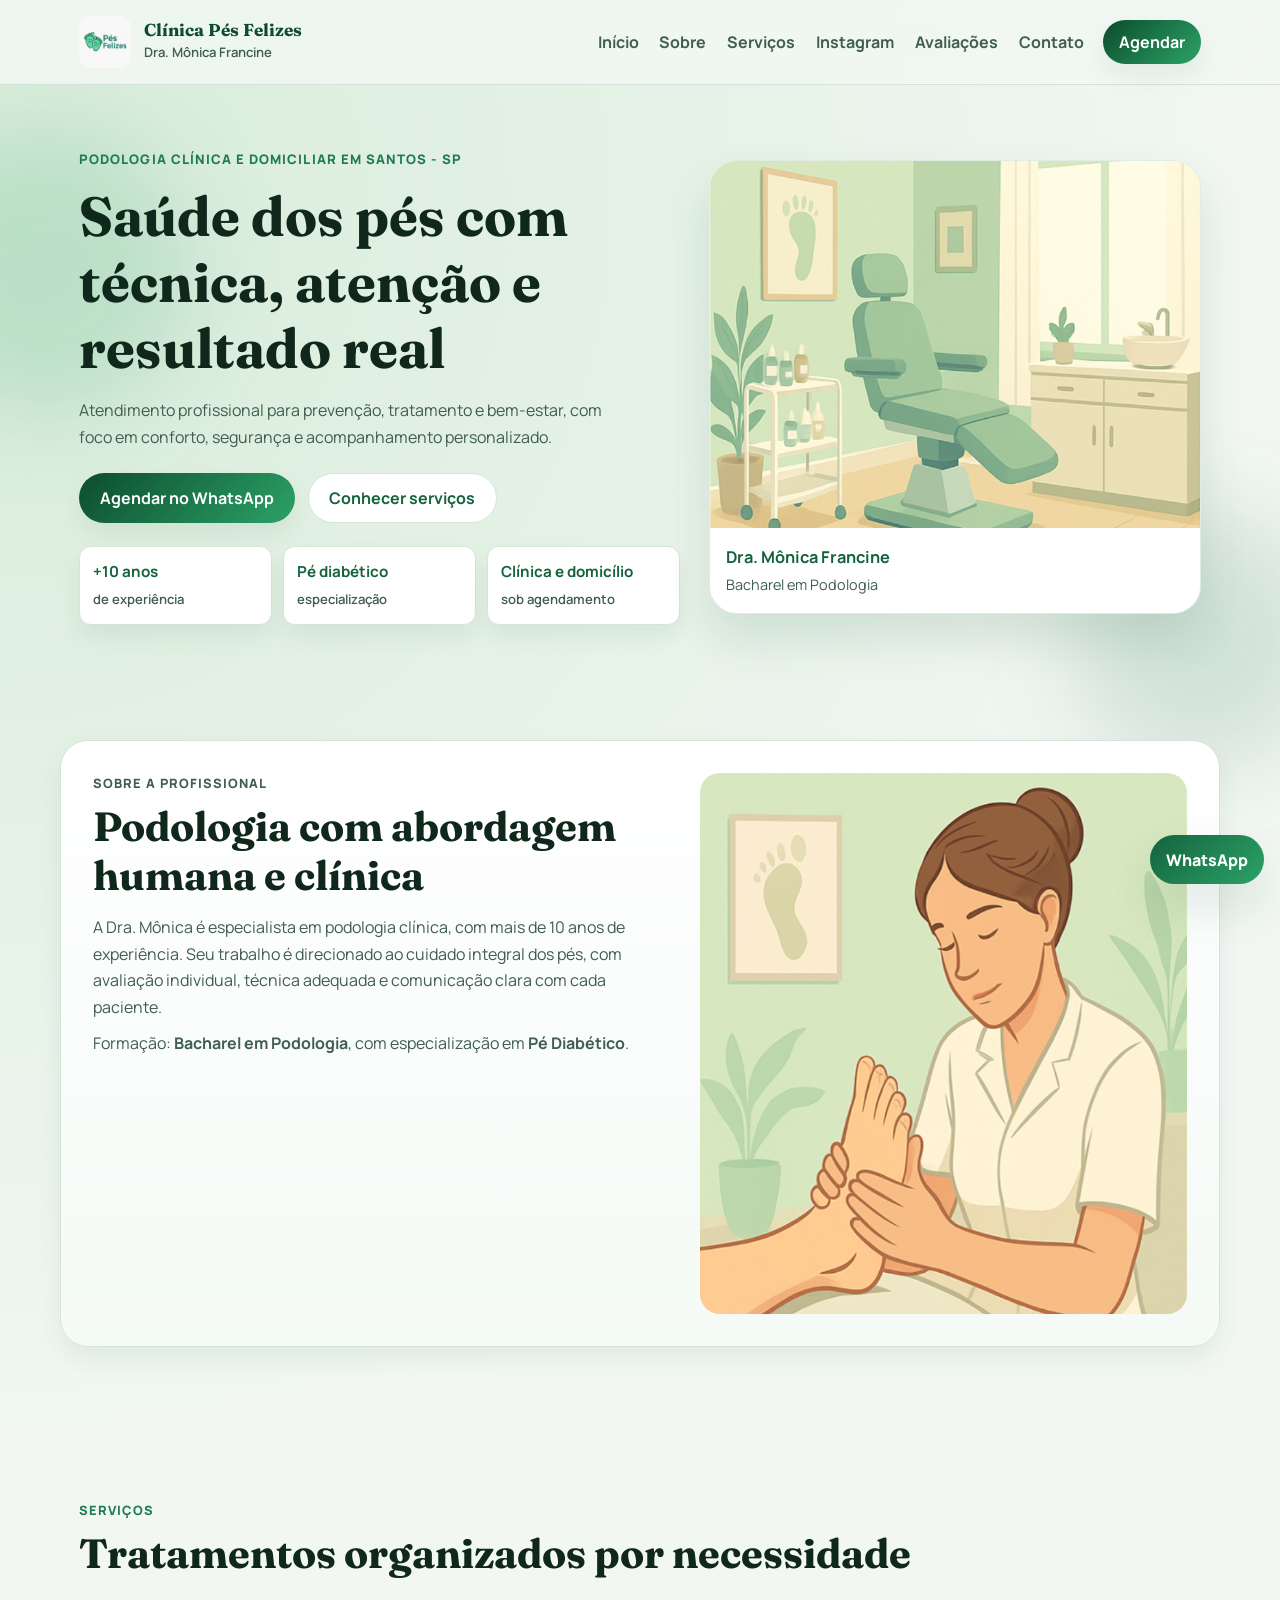
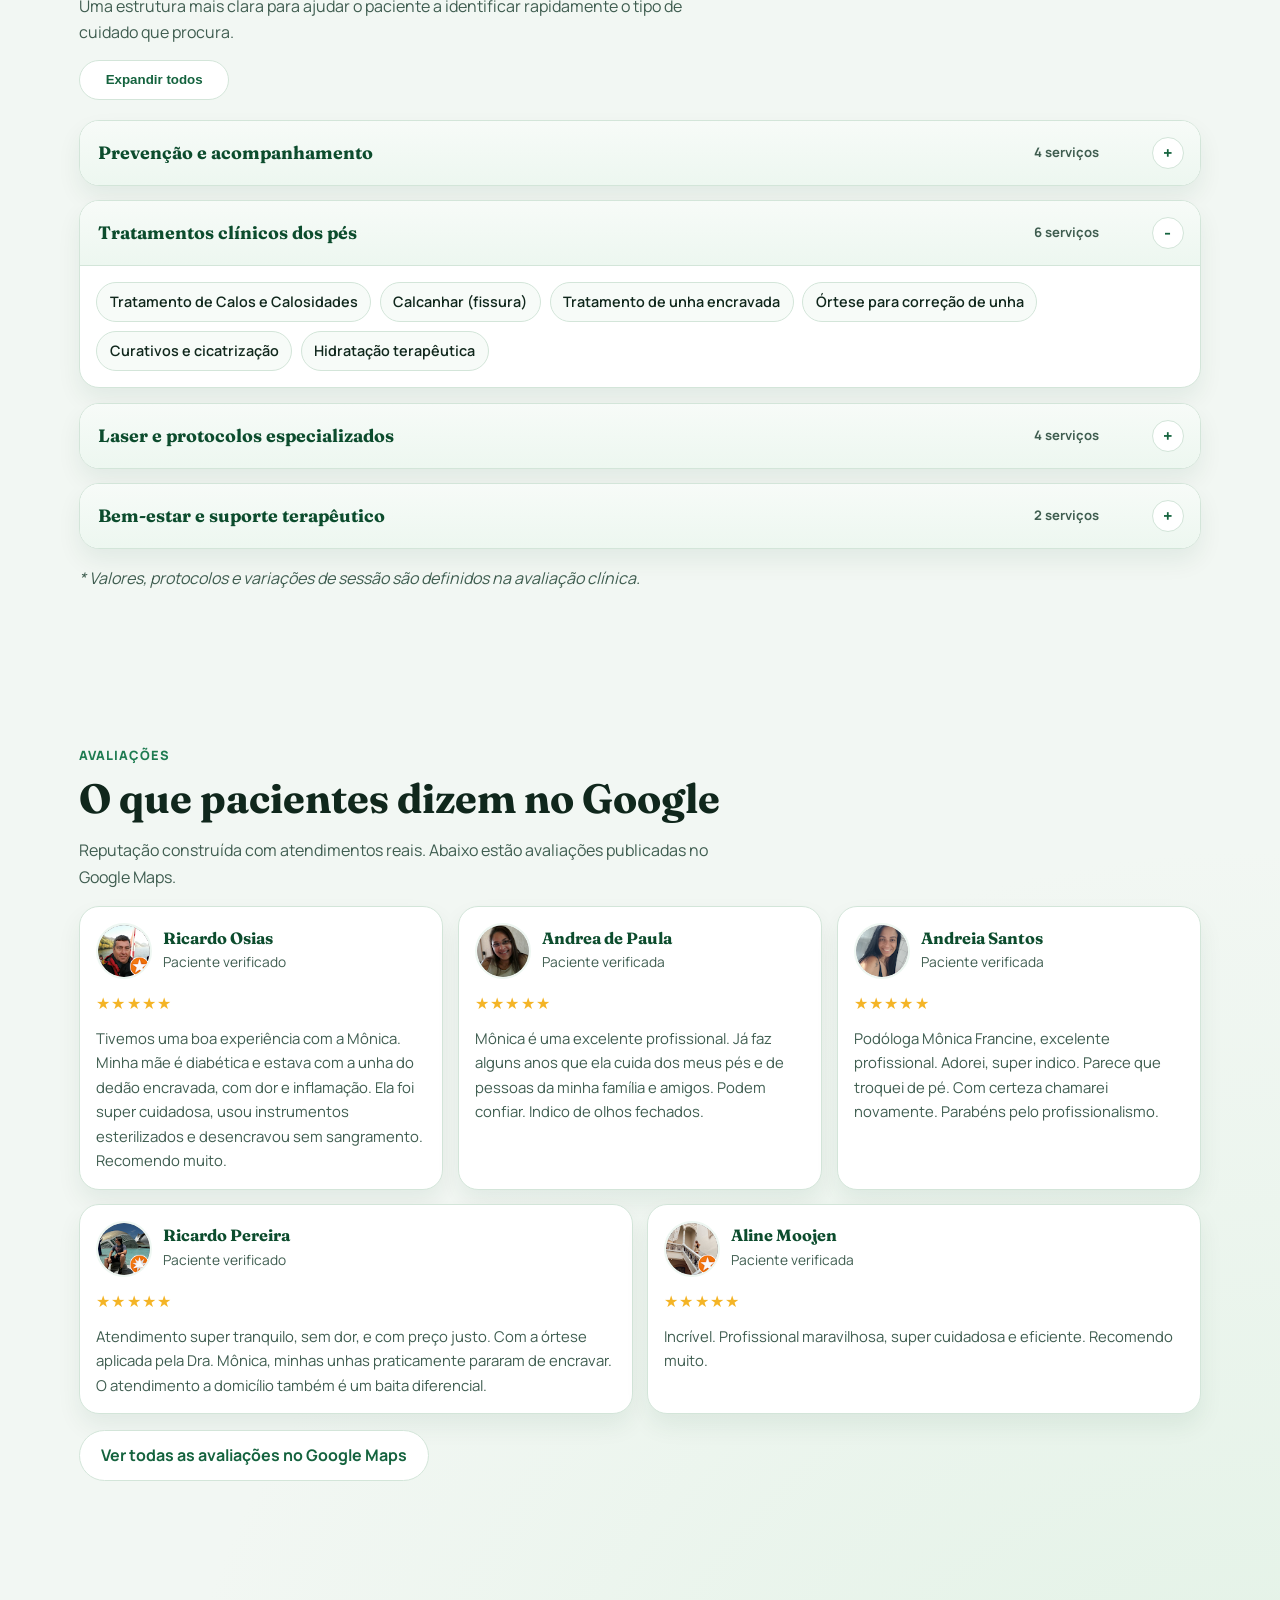
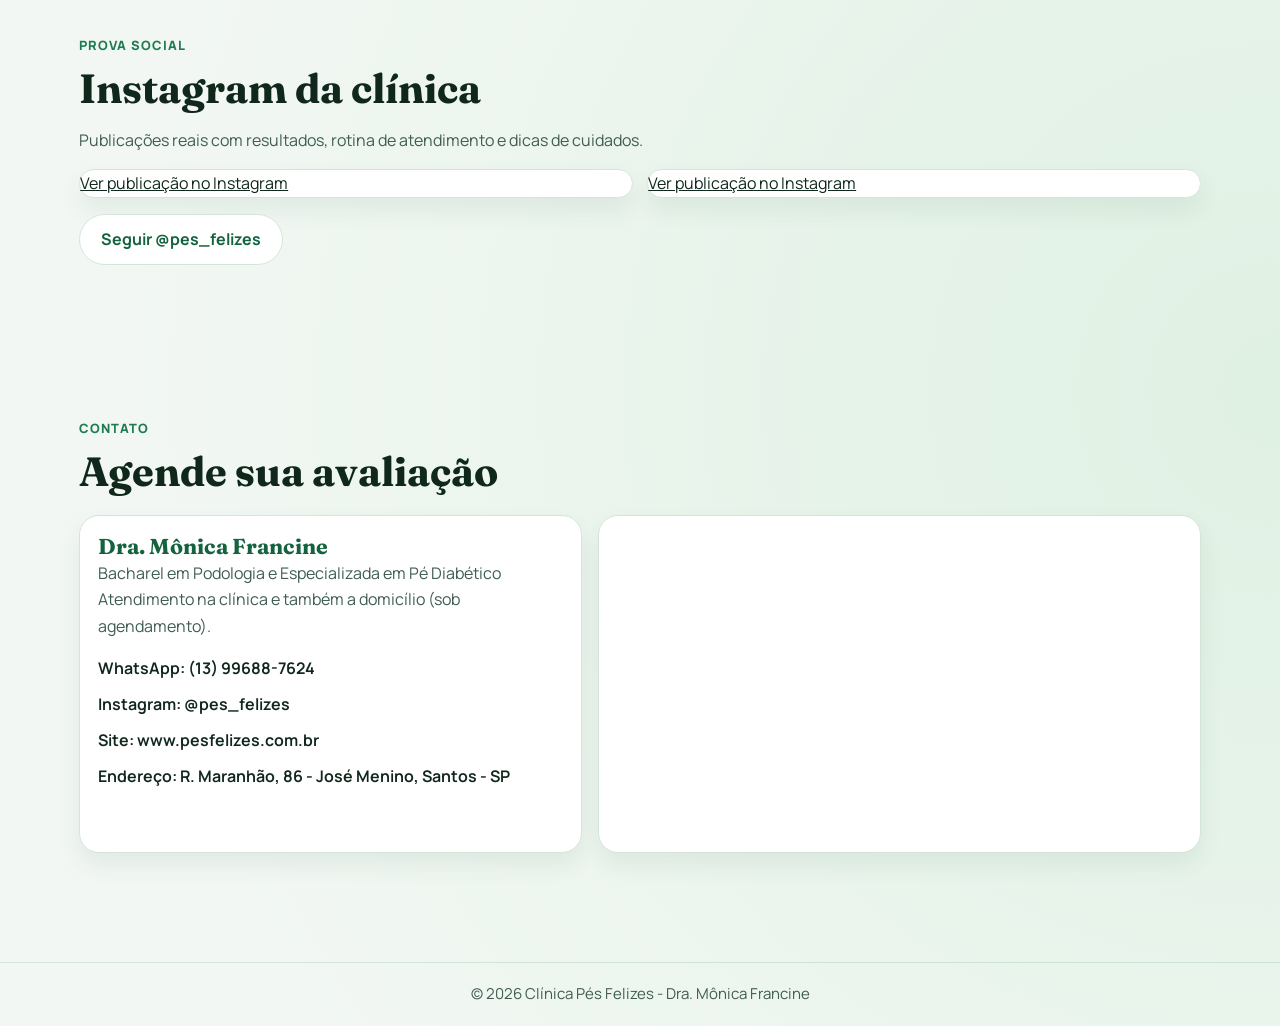
==== index.html @ 5ca571bf "V4.5" ====
<!DOCTYPE html>
<html lang="pt-BR">
<head>
  <meta charset="UTF-8" />
  <meta name="viewport" content="width=device-width, initial-scale=1.0" />
  <meta name="description" content="Clínica Pés Felizes - atendimento profissional em podologia clínica em Santos - SP." />
  <title>Pés Felizes | Dra. Mônica Francine</title>
  <link rel="preconnect" href="https://fonts.googleapis.com" />
  <link rel="preconnect" href="https://fonts.gstatic.com" crossorigin />
  <link href="https://fonts.googleapis.com/css2?family=Manrope:wght@400;500;600;700;800&family=Fraunces:opsz,wght@9..144,600;9..144,700&display=swap" rel="stylesheet" />
  <link rel="stylesheet" href="css/style.css" />
</head>
<body>
  <div class="bg-shape bg-shape-a" aria-hidden="true"></div>
  <div class="bg-shape bg-shape-b" aria-hidden="true"></div>

  <header class="site-header">
    <div class="container nav-wrap">
      <a class="brand" href="#home" aria-label="Página inicial Pés Felizes">
        <img src="images/logo.png" alt="Logo Pés Felizes" class="logo" />
        <div>
          <strong class="brand-text">Clínica Pés Felizes</strong>
          <span class="brand-sub">Dra. Mônica Francine</span>
        </div>
      </a>

      <button class="menu-toggle" type="button" aria-label="Abrir menu" aria-expanded="false" aria-controls="main-nav">
        <span></span><span></span><span></span>
      </button>

      <nav id="main-nav" class="main-nav" aria-label="Navegação principal">
        <ul class="nav-list">
          <li><a href="#home">Início</a></li>
          <li><a href="#sobre">Sobre</a></li>
          <li><a href="#servicos">Serviços</a></li>
          <li><a href="#instagram">Instagram</a></li>
          <li><a href="#avaliacoes">Avaliações</a></li>
          <li><a href="#contato">Contato</a></li>
        </ul>
        <a class="btn btn-primary btn-sm" href="https://wa.me/5513996887624?text=Ol%C3%A1%21%20Quero%20saber%20mais%20sobre%20os%20procedimentos%20da%20Cl%C3%ADnica%20P%C3%A9s%20Felizes%20e%20agendar%20uma%20avalia%C3%A7%C3%A3o." target="_blank" rel="noopener noreferrer">Agendar</a>
      </nav>
    </div>
  </header>

  <main>
    <section id="home" class="hero reveal">
      <div class="container hero-grid">
        <div>
          <p class="eyebrow">Podologia clínica e domiciliar em Santos - SP</p>
          <h1>Saúde dos pés com técnica, atenção e resultado real</h1>
          <p class="hero-text">
            Atendimento profissional para prevenção, tratamento e bem-estar, com foco em conforto, segurança e acompanhamento personalizado.
          </p>
          <div class="hero-actions">
            <a class="btn btn-primary" href="https://wa.me/5513996887624?text=Ol%C3%A1%21%20Quero%20saber%20mais%20sobre%20os%20procedimentos%20da%20Cl%C3%ADnica%20P%C3%A9s%20Felizes%20e%20agendar%20uma%20avalia%C3%A7%C3%A3o." target="_blank" rel="noopener noreferrer">Agendar no WhatsApp</a>
            <a class="btn btn-ghost" href="#servicos">Conhecer serviços</a>
          </div>

          <div class="trust-strip" aria-label="Diferenciais da clínica">
            <article>
              <strong>+10 anos</strong>
              <span>de experiência</span>
            </article>
            <article>
              <strong>Pé diabético</strong>
              <span>especialização</span>
            </article>
            <article>
              <strong>Clínica e domicílio</strong>
              <span>sob agendamento</span>
            </article>
          </div>
        </div>

        <aside class="hero-card" aria-label="Imagem da clínica">
          <img src="images/clinic_interior.png" alt="Ambiente da Clínica Pés Felizes" loading="lazy" />
          <div class="hero-card-caption">
            <strong>Dra. Mônica Francine</strong>
            <span>Bacharel em Podologia</span>
          </div>
        </aside>
      </div>
    </section>

    <section id="sobre" class="section reveal">
      <div class="container split-card">
        <div>
          <p class="section-kicker">Sobre a profissional</p>
          <h2>Podologia com abordagem humana e clínica</h2>
          <p>
            A Dra. Mônica é especialista em podologia clínica, com mais de 10 anos de experiência. Seu trabalho é direcionado ao cuidado integral dos pés, com avaliação individual, técnica adequada e comunicação clara com cada paciente.
          </p>
          <p>
            Formação: <strong>Bacharel em Podologia</strong>, com especialização em <strong>Pé Diabético</strong>.
          </p>
        </div>
        <div class="about-image-wrap">
          <img src="images/foot_treatment2.png" alt="Atendimento de podologia em andamento" loading="lazy" />
        </div>
      </div>
    </section>

    <section id="servicos" class="section reveal">
      <div class="container">
        <p class="section-kicker">Serviços</p>
        <h2>Tratamentos organizados por necessidade</h2>
        <p class="section-intro">Uma estrutura mais clara para ajudar o paciente a identificar rapidamente o tipo de cuidado que procura.</p>
        <div class="services-actions">
          <button id="toggle-all-services" class="btn btn-ghost btn-sm services-toggle-all" type="button" aria-expanded="false">
            Expandir todos
          </button>
        </div>

        <div class="service-groups" role="list">
          <details class="service-group">
            <summary>
              <h3>Prevenção e acompanhamento</h3>
              <span>4 serviços</span>
            </summary>
            <ul class="service-chips">
              <li>Podologia Preventiva</li>
              <li>Acompanhamento para pé diabético</li>
              <li>Podopediatria</li>
              <li>Podogeriatria</li>
            </ul>
          </details>

          <details class="service-group" open>
            <summary>
              <h3>Tratamentos clínicos dos pés</h3>
              <span>6 serviços</span>
            </summary>
            <ul class="service-chips">
              <li>Tratamento de Calos e Calosidades</li>
              <li>Calcanhar (fissura)</li>
              <li>Tratamento de unha encravada</li>
              <li>Órtese para correção de unha</li>
              <li>Curativos e cicatrização</li>
              <li>Hidratação terapêutica</li>
            </ul>
          </details>

          <details class="service-group">
            <summary>
              <h3>Laser e protocolos especializados</h3>
              <span>4 serviços</span>
            </summary>
            <ul class="service-chips">
              <li>Tratamento de verruga (olho-de-peixe) com laser</li>
              <li>Tratamento de onicomicólide com laser</li>
              <li>Laser ILIB com protocolo personalizado</li>
              <li>Curativo com Laserterapia</li>
            </ul>
          </details>

          <details class="service-group">
            <summary>
              <h3>Bem-estar e suporte terapêutico</h3>
              <span>2 serviços</span>
            </summary>
            <ul class="service-chips">
              <li>Reflexologia podal + massagem de pernas</li>
              <li>Aplicação de bandagem neuromuscular</li>
            </ul>
          </details>
        </div>

        <p class="note">* Valores, protocolos e variações de sessão são definidos na avaliação clínica.</p>
      </div>
    </section>

    <section id="galeria" class="section reveal is-hidden" aria-hidden="true">
      <div class="container">
        <p class="section-kicker">Resultados e ambiente</p>
        <h2>Galeria da clínica</h2>
        <div class="gallery-grid">
          <figure class="gallery-card">
            <img src="images/foots_before_after2.png" alt="Antes e depois de tratamento podológico" loading="lazy" />
          </figure>
          <figure class="gallery-card">
            <img src="images/foots_before_after.png" alt="Resultado de atendimento podológico" loading="lazy" />
          </figure>
          <figure class="gallery-card">
            <img src="images/foot_treatment.png" alt="Procedimento de tratamento dos pés" loading="lazy" />
          </figure>
          <figure class="gallery-card">
            <img src="images/clinic_interior.png" alt="Ambiente interno da clínica" loading="lazy" />
          </figure>
        </div>
      </div>
    </section>

    <section id="avaliacoes" class="section reveal">
      <div class="container">
        <p class="section-kicker">Avaliações</p>
        <h2>O que pacientes dizem no Google</h2>
        <p class="section-intro">
          Reputação construída com atendimentos reais. Abaixo estão avaliações publicadas no Google Maps.
        </p>

        <div class="reviews-grid">
          <article class="review-card">
            <div class="review-head">
              <img src="images/reviews/RicardoOsias.png" alt="Foto do paciente Ricardo Osias" loading="lazy" />
              <div>
                <h3>Ricardo Osias</h3>
                <p class="review-meta">Paciente verificado</p>
              </div>
            </div>
            <div class="review-stars" aria-label="Avaliação 5 estrelas">★★★★★</div>
            <p class="review-text">
              Tivemos uma boa experiência com a Mônica. Minha mãe é diabética e estava com a unha do dedão encravada, com dor e inflamação. Ela foi super cuidadosa, usou instrumentos esterilizados e desencravou sem sangramento. Recomendo muito.
            </p>
          </article>

          <article class="review-card">
            <div class="review-head">
              <img src="images/reviews/Andrea de Paula.png" alt="Foto da paciente Andrea de Paula" loading="lazy" />
              <div>
                <h3>Andrea de Paula</h3>
                <p class="review-meta">Paciente verificada</p>
              </div>
            </div>
            <div class="review-stars" aria-label="Avaliação 5 estrelas">★★★★★</div>
            <p class="review-text">
              Mônica é uma excelente profissional. Já faz alguns anos que ela cuida dos meus pés e de pessoas da minha família e amigos. Podem confiar. Indico de olhos fechados.
            </p>
          </article>

          <article class="review-card">
            <div class="review-head">
              <img src="images/reviews/Andreia Santos.png" alt="Foto da paciente Andreia Santos" loading="lazy" />
              <div>
                <h3>Andreia Santos</h3>
                <p class="review-meta">Paciente verificada</p>
              </div>
            </div>
            <div class="review-stars" aria-label="Avaliação 5 estrelas">★★★★★</div>
            <p class="review-text">
              Podóloga Mônica Francine, excelente profissional. Adorei, super indico. Parece que troquei de pé. Com certeza chamarei novamente. Parabéns pelo profissionalismo.
            </p>
          </article>

          <article class="review-card">
            <div class="review-head">
              <img src="images/reviews/Ricardo Pereira.png" alt="Foto do paciente Ricardo Pereira" loading="lazy" />
              <div>
                <h3>Ricardo Pereira</h3>
                <p class="review-meta">Paciente verificado</p>
              </div>
            </div>
            <div class="review-stars" aria-label="Avaliação 5 estrelas">★★★★★</div>
            <p class="review-text">
              Atendimento super tranquilo, sem dor, e com preço justo. Com a órtese aplicada pela Dra. Mônica, minhas unhas praticamente pararam de encravar. O atendimento a domicílio também é um baita diferencial.
            </p>
          </article>

          <article class="review-card">
            <div class="review-head">
              <img src="images/reviews/Aline Moojen.png" alt="Foto da paciente Aline Moojen" loading="lazy" />
              <div>
                <h3>Aline Moojen</h3>
                <p class="review-meta">Paciente verificada</p>
              </div>
            </div>
            <div class="review-stars" aria-label="Avaliação 5 estrelas">★★★★★</div>
            <p class="review-text">
              Incrível. Profissional maravilhosa, super cuidadosa e eficiente. Recomendo muito.
            </p>
          </article>
        </div>

        <div class="reviews-cta">
          <a class="btn btn-ghost" href="https://maps.app.goo.gl/NAZ5YwVqhnzHikUe7" target="_blank" rel="noopener noreferrer">Ver todas as avaliações no Google Maps</a>
        </div>
      </div>
    </section>

    <section id="instagram" class="section reveal">
      <div class="container">
        <p class="section-kicker">Prova social</p>
        <h2>Instagram da clínica</h2>
        <p class="section-intro">Publicações reais com resultados, rotina de atendimento e dicas de cuidados.</p>

        <div class="instagram-feed">
          <blockquote class="instagram-media" data-instgrm-permalink="https://www.instagram.com/p/CdipY-CORcu/" data-instgrm-version="14">
            <a href="https://www.instagram.com/p/CdipY-CORcu/" target="_blank" rel="noopener noreferrer">Ver publicação no Instagram</a>
          </blockquote>

          <blockquote class="instagram-media" data-instgrm-permalink="https://www.instagram.com/p/CcqPBitup5b/" data-instgrm-version="14">
            <a href="https://www.instagram.com/p/CcqPBitup5b/" target="_blank" rel="noopener noreferrer">Ver publicação no Instagram</a>
          </blockquote>
        </div>

        <div class="instagram-cta">
          <a class="btn btn-ghost" href="https://instagram.com/pes_felizes" target="_blank" rel="noopener noreferrer">Seguir @pes_felizes</a>
        </div>
      </div>
    </section>

    <section id="contato" class="section reveal">
      <div class="container">
        <p class="section-kicker">Contato</p>
        <h2>Agende sua avaliação</h2>

        <div class="contact-grid">
          <div class="contact-card">
            <h3>Dra. Mônica Francine</h3>
            <p>Bacharel em Podologia e Especializada em Pé Diabético</p>
            <p>Atendimento na clínica e também a domicílio (sob agendamento).</p>
            <ul>
              <li>
                <a href="https://wa.me/5513996887624?text=Ol%C3%A1%21%20Quero%20saber%20mais%20sobre%20os%20procedimentos%20da%20Cl%C3%ADnica%20P%C3%A9s%20Felizes%20e%20agendar%20uma%20avalia%C3%A7%C3%A3o." target="_blank" rel="noopener noreferrer">WhatsApp: (13) 99688-7624</a>
              </li>
              <li>
                <a href="https://instagram.com/pes_felizes" target="_blank" rel="noopener noreferrer">Instagram: @pes_felizes</a>
              </li>
              <li>
                <a href="https://www.pesfelizes.com.br" target="_blank" rel="noopener noreferrer">Site: www.pesfelizes.com.br</a>
              </li>
              <li>
                <a href="https://www.google.com/maps/search/?api=1&query=R.+Maranh%C3%A3o%2C+86%2C+Jos%C3%A9+Menino%2C+Santos%2C+SP%2C+11065-410" target="_blank" rel="noopener noreferrer">Endereço: R. Maranhão, 86 - José Menino, Santos - SP</a>
              </li>
            </ul>
          </div>

          <div class="map-card">
            <iframe
              title="Localização da Clínica Pés Felizes"
              src="https://www.google.com/maps?q=R.+Maranh%C3%A3o,+86,+Jos%C3%A9+Menino,+Santos+-+SP+11065-410+Brasil&output=embed"
              loading="lazy"
              referrerpolicy="no-referrer-when-downgrade"
            ></iframe>
          </div>
        </div>
      </div>
    </section>
  </main>

  <a class="floating-wa" href="https://wa.me/5513996887624?text=Ol%C3%A1%21%20Quero%20saber%20mais%20sobre%20os%20procedimentos%20da%20Cl%C3%ADnica%20P%C3%A9s%20Felizes%20e%20agendar%20uma%20avalia%C3%A7%C3%A3o." target="_blank" rel="noopener noreferrer" aria-label="Falar no WhatsApp">WhatsApp</a>

  <footer class="site-footer">
    <div class="container footer-wrap">
      <p>© <span id="year">2026</span> Clínica Pés Felizes - Dra. Mônica Francine</p>
    </div>
  </footer>

  <script async src="https://www.instagram.com/embed.js"></script>
  <script>
    const menuToggle = document.querySelector('.menu-toggle');
    const mainNav = document.getElementById('main-nav');

    if (menuToggle && mainNav) {
      menuToggle.addEventListener('click', () => {
        const isOpen = mainNav.classList.toggle('open');
        menuToggle.setAttribute('aria-expanded', String(isOpen));
      });

      mainNav.querySelectorAll('a[href^="#"]').forEach((link) => {
        link.addEventListener('click', () => {
          mainNav.classList.remove('open');
          menuToggle.setAttribute('aria-expanded', 'false');
        });
      });
    }

    const toggleAllButton = document.getElementById('toggle-all-services');
    const serviceGroups = document.querySelectorAll('.service-group');

    if (toggleAllButton && serviceGroups.length) {
      const updateToggleAllLabel = () => {
        const allOpen = Array.from(serviceGroups).every((group) => group.open);
        toggleAllButton.textContent = allOpen ? 'Recolher todos' : 'Expandir todos';
        toggleAllButton.setAttribute('aria-expanded', String(allOpen));
      };

      toggleAllButton.addEventListener('click', () => {
        const allOpen = Array.from(serviceGroups).every((group) => group.open);
        serviceGroups.forEach((group) => {
          group.open = !allOpen;
        });
        updateToggleAllLabel();
      });

      serviceGroups.forEach((group) => {
        group.addEventListener('toggle', updateToggleAllLabel);
      });

      updateToggleAllLabel();
    }

    document.getElementById('year').textContent = new Date().getFullYear();
  </script>
</body>
</html>
---- css/style.css ----
:root {
  --bg: #f2f7f3;
  --surface: #ffffff;
  --surface-soft: #f7fbf8;
  --text: #10271c;
  --text-soft: #3f5d50;
  --brand-800: #0c4c2d;
  --brand-700: #14633e;
  --brand-600: #1d7b50;
  --brand-500: #2ca267;
  --brand-300: #9fd8bc;
  --line: #d3e5d9;
  --radius-sm: 12px;
  --radius-md: 20px;
  --radius-lg: 28px;
  --shadow-sm: 0 12px 24px rgba(12, 76, 45, 0.07);
  --shadow-md: 0 24px 48px rgba(12, 76, 45, 0.12);
}

* {
  box-sizing: border-box;
  margin: 0;
  padding: 0;
}

html {
  scroll-behavior: smooth;
}

body {
  background: radial-gradient(circle at 0% 5%, #d7ecd9 0%, transparent 30%),
              radial-gradient(circle at 100% 85%, #dff1e3 0%, transparent 30%),
              var(--bg);
  color: var(--text);
  font-family: "Manrope", sans-serif;
  line-height: 1.65;
  min-height: 100vh;
}

img {
  display: block;
  max-width: 100%;
}

a {
  color: inherit;
}

.container {
  margin: 0 auto;
  max-width: 1160px;
  padding: 0 1.2rem;
  width: 100%;
}

.bg-shape {
  border-radius: 50%;
  filter: blur(45px);
  pointer-events: none;
  position: fixed;
  z-index: -1;
}

.bg-shape-a {
  background: rgba(44, 162, 103, 0.17);
  height: 18rem;
  left: -6rem;
  top: 8rem;
  width: 18rem;
}

.bg-shape-b {
  background: rgba(20, 99, 62, 0.14);
  height: 16rem;
  right: -3rem;
  top: 32rem;
  width: 16rem;
}

.site-header {
  backdrop-filter: blur(14px);
  background: rgba(242, 247, 243, 0.86);
  border-bottom: 1px solid rgba(12, 76, 45, 0.12);
  position: sticky;
  top: 0;
  z-index: 30;
}

.nav-wrap {
  align-items: center;
  display: flex;
  justify-content: space-between;
  min-height: 84px;
  position: relative;
}

.brand {
  align-items: center;
  display: inline-flex;
  gap: 0.8rem;
  text-decoration: none;
}

.logo {
  border-radius: 12px;
  height: 52px;
  width: 52px;
}

.brand-text {
  color: var(--brand-800);
  display: block;
  font-family: "Fraunces", serif;
  font-size: 1.08rem;
  line-height: 1.15;
}

.brand-sub {
  color: var(--text-soft);
  display: block;
  font-size: 0.82rem;
  font-weight: 600;
  margin-top: 0.1rem;
}

.main-nav {
  align-items: center;
  display: flex;
  gap: 1.2rem;
}

.nav-list {
  display: flex;
  gap: 1rem 1.3rem;
  list-style: none;
}

.nav-list a {
  color: var(--text-soft);
  font-weight: 700;
  text-decoration: none;
  transition: color 0.2s ease;
}

.nav-list a:hover,
.nav-list a:focus-visible {
  color: var(--brand-700);
}

.menu-toggle {
  background: var(--surface);
  border: 1px solid var(--line);
  border-radius: 10px;
  display: none;
  height: 44px;
  padding: 0.6rem;
  width: 44px;
}

.menu-toggle span {
  background: var(--brand-700);
  border-radius: 99px;
  display: block;
  height: 2px;
  margin: 4px 0;
  width: 100%;
}

.section,
.hero {
  scroll-margin-top: 104px;
}

.hero {
  padding: clamp(3rem, 5vw, 5.2rem) 0 2.4rem;
}

.hero-grid {
  align-items: center;
  display: grid;
  gap: 1.8rem;
  grid-template-columns: 1.1fr 0.9fr;
}

.eyebrow {
  color: var(--brand-600);
  font-size: 0.82rem;
  font-weight: 800;
  letter-spacing: 0.08em;
  margin-bottom: 0.75rem;
  text-transform: uppercase;
}

h1,
h2,
h3 {
  font-family: "Fraunces", serif;
  line-height: 1.2;
}

h1 {
  font-size: clamp(2.1rem, 5vw, 3.45rem);
  max-width: 17ch;
}

.hero-text,
.section-intro,
.split-card p,
.contact-card p {
  color: var(--text-soft);
}

.hero-text {
  margin-top: 1rem;
  max-width: 54ch;
}

.hero-actions {
  display: flex;
  flex-wrap: wrap;
  gap: 0.8rem;
  margin-top: 1.4rem;
}

.btn {
  align-items: center;
  border-radius: 999px;
  display: inline-flex;
  font-weight: 700;
  justify-content: center;
  min-height: 44px;
  padding: 0.7rem 1.3rem;
  text-decoration: none;
  transition: transform 0.2s ease, box-shadow 0.2s ease, background-color 0.2s ease;
}

.btn:hover,
.btn:focus-visible {
  transform: translateY(-1px);
}

.btn-primary {
  background: linear-gradient(135deg, var(--brand-800), var(--brand-500));
  box-shadow: var(--shadow-sm);
  color: #fff;
}

.btn-primary:hover,
.btn-primary:focus-visible {
  box-shadow: var(--shadow-md);
}

.btn-ghost {
  background: var(--surface);
  border: 1px solid var(--line);
  color: var(--brand-700);
}

.btn-sm {
  min-height: 40px;
  padding: 0.55rem 1rem;
}

.trust-strip {
  display: grid;
  gap: 0.7rem;
  grid-template-columns: repeat(3, minmax(0, 1fr));
  margin-top: 1.4rem;
}

.trust-strip article {
  background: var(--surface);
  border: 1px solid var(--line);
  border-radius: var(--radius-sm);
  box-shadow: var(--shadow-sm);
  padding: 0.8rem;
}

.trust-strip strong {
  color: var(--brand-700);
  display: block;
  font-size: 0.95rem;
}

.trust-strip span {
  color: var(--text-soft);
  font-size: 0.82rem;
  font-weight: 600;
}

.hero-card {
  background: var(--surface);
  border: 1px solid rgba(20, 99, 62, 0.12);
  border-radius: var(--radius-lg);
  box-shadow: var(--shadow-md);
  overflow: hidden;
}

.hero-card img {
  aspect-ratio: 4 / 3;
  object-fit: cover;
  width: 100%;
}

.hero-card-caption {
  padding: 1rem;
}

.hero-card-caption strong {
  color: var(--brand-700);
  display: block;
  font-size: 1.02rem;
}

.hero-card-caption span {
  color: var(--text-soft);
  font-size: 0.9rem;
}

.section {
  padding: clamp(2.4rem, 6vw, 5rem) 0;
}

.section-kicker {
  color: var(--brand-600);
  font-size: 0.8rem;
  font-weight: 800;
  letter-spacing: 0.08em;
  margin-bottom: 0.5rem;
  text-transform: uppercase;
}

h2 {
  font-size: clamp(1.75rem, 4.1vw, 2.55rem);
  margin-bottom: 0.9rem;
}

.section-intro {
  max-width: 64ch;
}

.services-actions {
  margin-top: 0.9rem;
}

.services-toggle-all {
  min-width: 150px;
}

.split-card {
  background: linear-gradient(180deg, #ffffff 0%, #f4faf6 100%);
  border: 1px solid var(--line);
  border-radius: var(--radius-lg);
  box-shadow: var(--shadow-sm);
  display: grid;
  gap: 1.4rem;
  grid-template-columns: 1.2fr 1fr;
  padding: clamp(1.25rem, 2.8vw, 2rem);
}

.split-card p + p {
  margin-top: 0.65rem;
}

.about-image-wrap {
  border-radius: var(--radius-md);
  overflow: hidden;
}

.about-image-wrap img {
  height: 100%;
  object-fit: cover;
  width: 100%;
}

.service-groups {
  display: grid;
  gap: 0.9rem;
  margin-top: 1.25rem;
}

.service-group {
  background: var(--surface);
  border: 1px solid var(--line);
  border-radius: var(--radius-md);
  box-shadow: var(--shadow-sm);
  overflow: hidden;
}

.service-group summary {
  align-items: center;
  background: linear-gradient(180deg, #f7fbf8 0%, #edf7f0 100%);
  cursor: pointer;
  display: grid;
  gap: 0.8rem;
  grid-template-columns: minmax(0, 1fr) 120px auto;
  list-style: none;
  min-height: 64px;
  padding: 0.95rem 1rem 0.95rem 1.1rem;
  position: relative;
  transition: background-color 0.2s ease;
}

.service-group summary::-webkit-details-marker {
  display: none;
}

.service-group summary::after {
  align-items: center;
  background: var(--surface);
  border: 1px solid var(--line);
  border-radius: 999px;
  color: var(--brand-700);
  content: "+";
  display: inline-flex;
  font-size: 1.05rem;
  font-weight: 800;
  height: 30px;
  justify-content: center;
  margin-left: 0.8rem;
  min-width: 30px;
}

.service-group[open] summary::after {
  content: "-";
}

.service-group summary:hover {
  background: linear-gradient(180deg, #f2f9f4 0%, #e8f4ed 100%);
}

.service-group h3 {
  color: var(--brand-800);
  font-size: 1.12rem;
}

.service-group summary span {
  color: var(--text-soft);
  font-size: 0.82rem;
  font-weight: 700;
  justify-self: center;
  text-align: center;
  width: 120px;
}

.service-chips {
  border-top: 1px solid var(--line);
  display: flex;
  flex-wrap: wrap;
  gap: 0.55rem;
  list-style: none;
  padding: 1rem;
}

.service-chips li {
  background: var(--surface-soft);
  border: 1px solid var(--line);
  border-radius: 999px;
  font-size: 0.9rem;
  font-weight: 600;
  padding: 0.45rem 0.78rem;
}

.note {
  color: var(--text-soft);
  font-style: italic;
  margin-top: 1rem;
}

.gallery-grid {
  display: grid;
  gap: 0.9rem;
  grid-template-columns: repeat(2, minmax(0, 1fr));
  margin-top: 1rem;
}

.gallery-card {
  border-radius: var(--radius-md);
  box-shadow: var(--shadow-sm);
  overflow: hidden;
}

.gallery-card img {
  aspect-ratio: 4 / 3;
  object-fit: cover;
  transition: transform 0.35s ease;
  width: 100%;
}

.gallery-card:hover img {
  transform: scale(1.03);
}

.instagram-feed {
  display: grid;
  gap: 0.9rem;
  grid-template-columns: repeat(auto-fit, minmax(280px, 1fr));
  margin-top: 1rem;
}

.instagram-feed .instagram-media {
  background: var(--surface);
  border: 1px solid var(--line);
  border-radius: var(--radius-md);
  box-shadow: var(--shadow-sm);
  margin: 0 auto !important;
  min-width: 100% !important;
  width: 100% !important;
}

.instagram-cta {
  margin-top: 1rem;
}

.reviews-grid {
  display: grid;
  gap: 0.9rem;
  grid-template-columns: repeat(6, minmax(0, 1fr));
  margin-top: 1rem;
}

.review-card {
  background: var(--surface);
  border: 1px solid var(--line);
  border-radius: var(--radius-md);
  box-shadow: var(--shadow-sm);
  display: flex;
  flex-direction: column;
  grid-column: span 2;
  padding: 1rem;
}

.review-card:nth-child(4),
.review-card:nth-child(5) {
  grid-column: span 3;
}

.review-head {
  align-items: center;
  display: flex;
  gap: 0.7rem;
}

.review-head img {
  border: 2px solid #eef7f2;
  border-radius: 50%;
  height: 56px;
  object-fit: cover;
  width: 56px;
}

.review-head h3 {
  color: var(--brand-800);
  font-size: 1.02rem;
}

.review-stars {
  color: #f4b426;
  font-size: 1rem;
  letter-spacing: 0.08em;
  margin-top: 0.7rem;
}

.review-meta {
  color: var(--text-soft);
  font-size: 0.86rem;
  margin-top: 0.2rem;
}

.review-text {
  color: var(--text-soft);
  font-size: 0.93rem;
  margin-top: 0.55rem;
}

.reviews-cta {
  margin-top: 1rem;
}

.contact-grid {
  display: grid;
  gap: 1rem;
  grid-template-columns: 1fr 1.2fr;
  margin-top: 1.2rem;
}

.contact-card,
.map-card {
  background: var(--surface);
  border: 1px solid var(--line);
  border-radius: var(--radius-md);
  box-shadow: var(--shadow-sm);
}

.contact-card {
  padding: 1.1rem;
}

.contact-card h3 {
  color: var(--brand-700);
  font-size: 1.35rem;
}

.contact-card ul {
  display: grid;
  gap: 0.6rem;
  list-style: none;
  margin-top: 1rem;
}

.contact-card a {
  font-weight: 650;
  text-decoration: none;
}

.contact-card a:hover,
.contact-card a:focus-visible {
  color: var(--brand-700);
}

.map-card {
  padding: 0.5rem;
}

.map-card iframe {
  border: 0;
  border-radius: calc(var(--radius-md) - 6px);
  display: block;
  min-height: 320px;
  width: 100%;
}

.floating-wa {
  background: linear-gradient(135deg, var(--brand-700), var(--brand-500));
  border-radius: 999px;
  bottom: 1rem;
  box-shadow: var(--shadow-md);
  color: #fff;
  font-weight: 800;
  padding: 0.7rem 1rem;
  position: fixed;
  right: 1rem;
  text-decoration: none;
  z-index: 35;
}

.site-footer {
  border-top: 1px solid rgba(20, 99, 62, 0.12);
  margin-top: 2rem;
  padding: 1.2rem 0;
}

.is-hidden {
  display: none !important;
}

.footer-wrap p {
  color: var(--text-soft);
  font-size: 0.94rem;
  text-align: center;
}

.reveal {
  animation: reveal-up 0.65s ease both;
}

@keyframes reveal-up {
  from {
    opacity: 0;
    transform: translateY(18px);
  }
  to {
    opacity: 1;
    transform: translateY(0);
  }
}

@media (max-width: 980px) {
  .hero-grid,
  .split-card,
  .contact-grid {
    grid-template-columns: 1fr;
  }

  .trust-strip {
    grid-template-columns: 1fr;
  }

  .main-nav {
    background: rgba(255, 255, 255, 0.98);
    border: 1px solid var(--line);
    border-radius: 0 0 14px 14px;
    box-shadow: var(--shadow-sm);
    display: none;
    flex-direction: column;
    left: 0;
    max-height: calc(100dvh - 84px);
    overflow: auto;
    padding: 0.9rem 1.2rem 1rem;
    position: fixed;
    right: 0;
    top: 84px;
    z-index: 45;
  }

  .main-nav.open {
    display: flex;
  }

  .menu-toggle {
    display: block;
  }

  .nav-list {
    align-items: flex-start;
    flex-direction: column;
    gap: 0.3rem;
    width: 100%;
  }

  .nav-list li {
    width: 100%;
  }

  .nav-list a {
    border-radius: 10px;
    display: block;
    min-height: 44px;
    padding: 0.62rem 0.65rem;
    width: 100%;
  }

  .nav-list a:hover,
  .nav-list a:focus-visible {
    background: #eff7f2;
  }

  .btn-sm {
    margin-top: 0.5rem;
    width: 100%;
  }

  .service-group summary {
    grid-template-columns: minmax(0, 1fr) auto auto;
  }

  .service-group summary span {
    width: auto;
  }

  .reviews-grid {
    grid-template-columns: repeat(2, minmax(0, 1fr));
  }

  .review-card,
  .review-card:nth-child(4),
  .review-card:nth-child(5) {
    grid-column: span 1;
  }
}

@media (max-width: 700px) {
  .gallery-grid {
    grid-template-columns: 1fr;
  }

  .floating-wa {
    bottom: 0.8rem;
    right: 0.8rem;
  }

  .section,
  .hero {
    scroll-margin-top: 20px;
  }

  .reviews-grid {
    grid-template-columns: 1fr;
  }
}

@media (prefers-reduced-motion: reduce) {
  *,
  *::before,
  *::after {
    animation: none !important;
    scroll-behavior: auto !important;
    transition: none !important;
  }
}
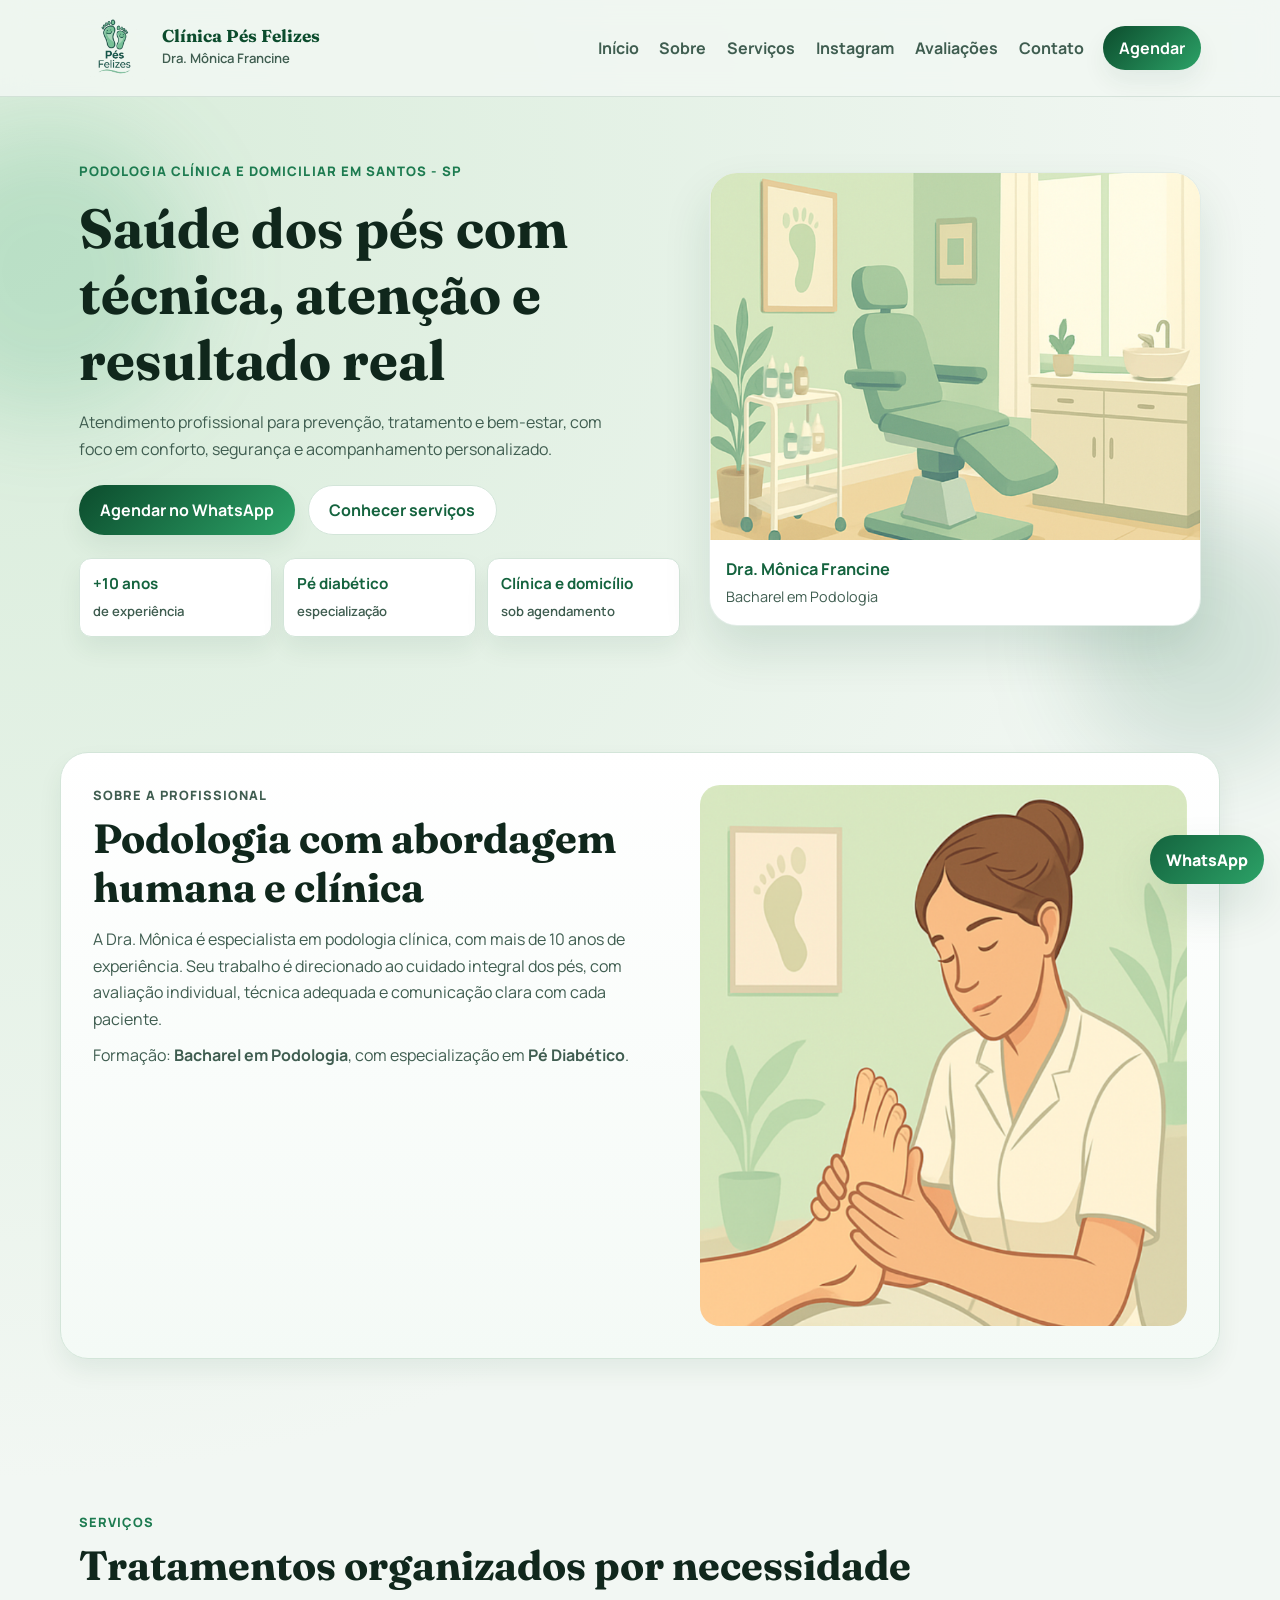
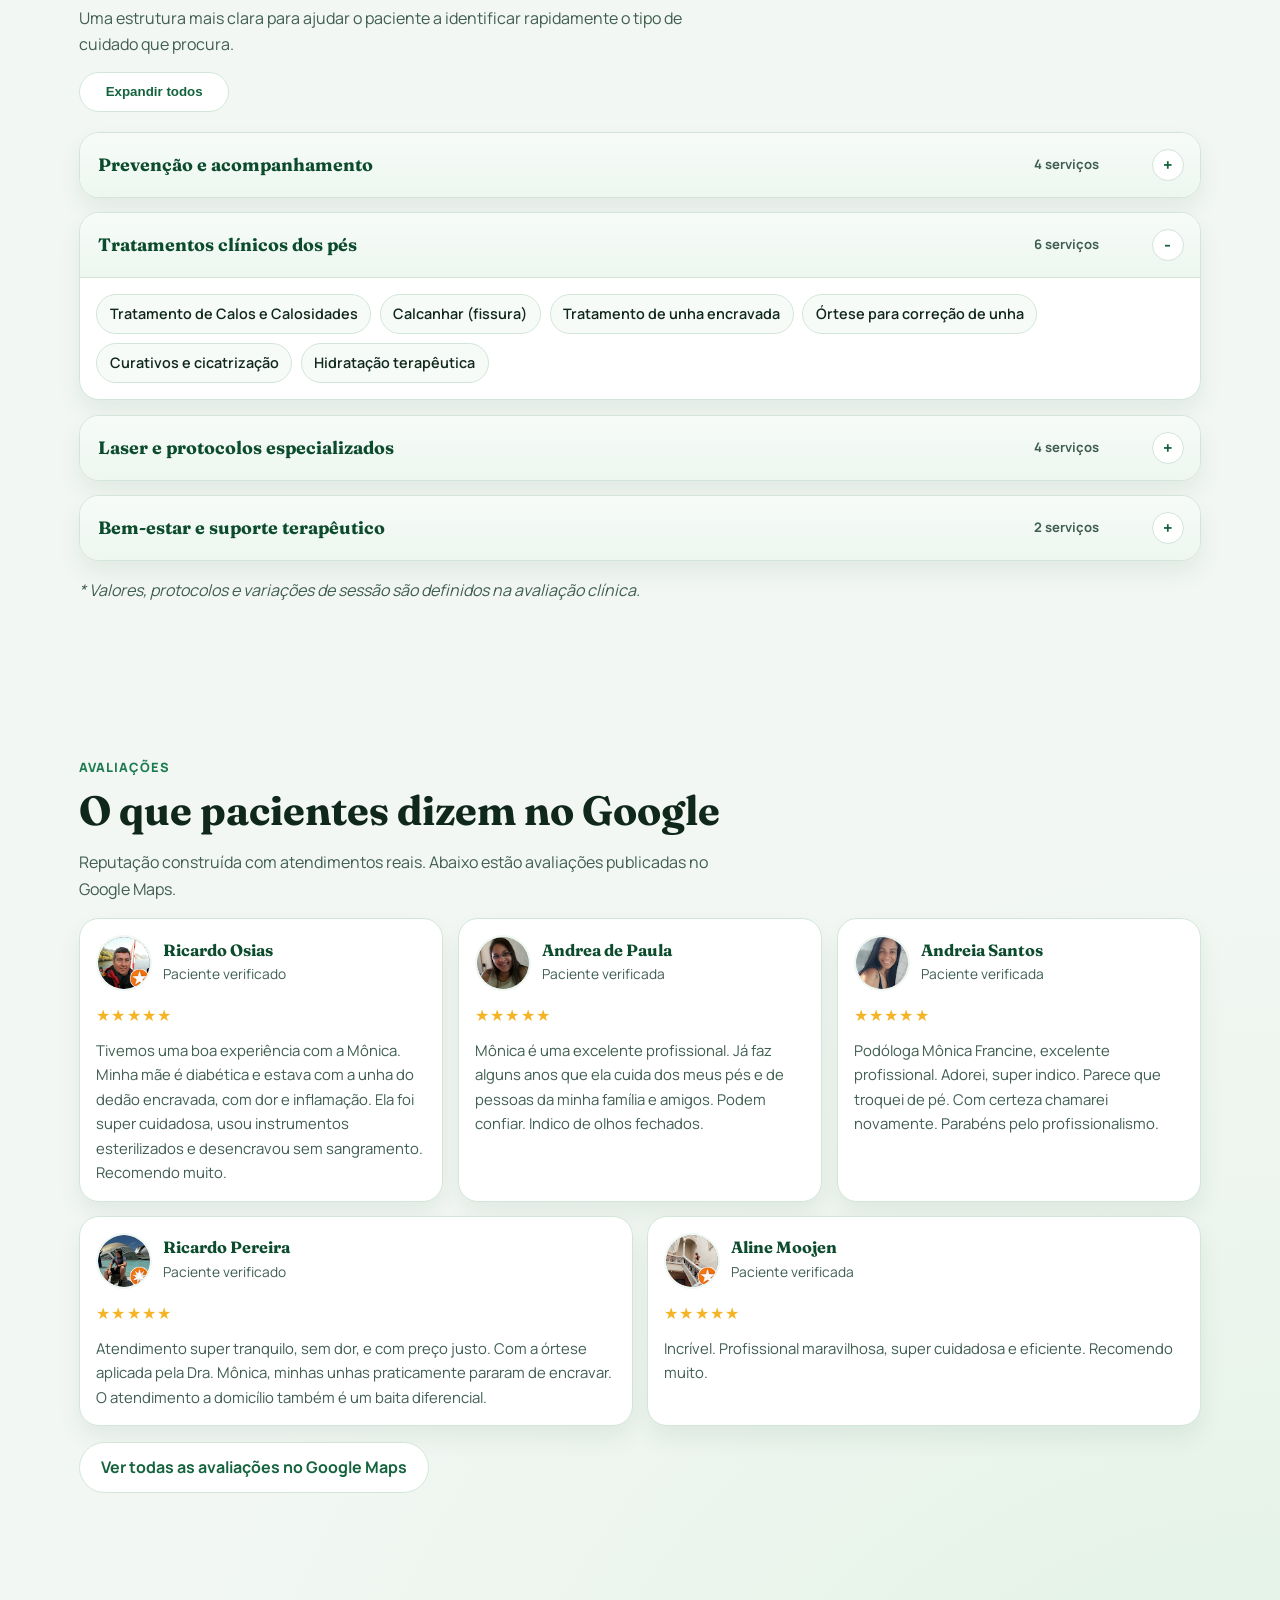
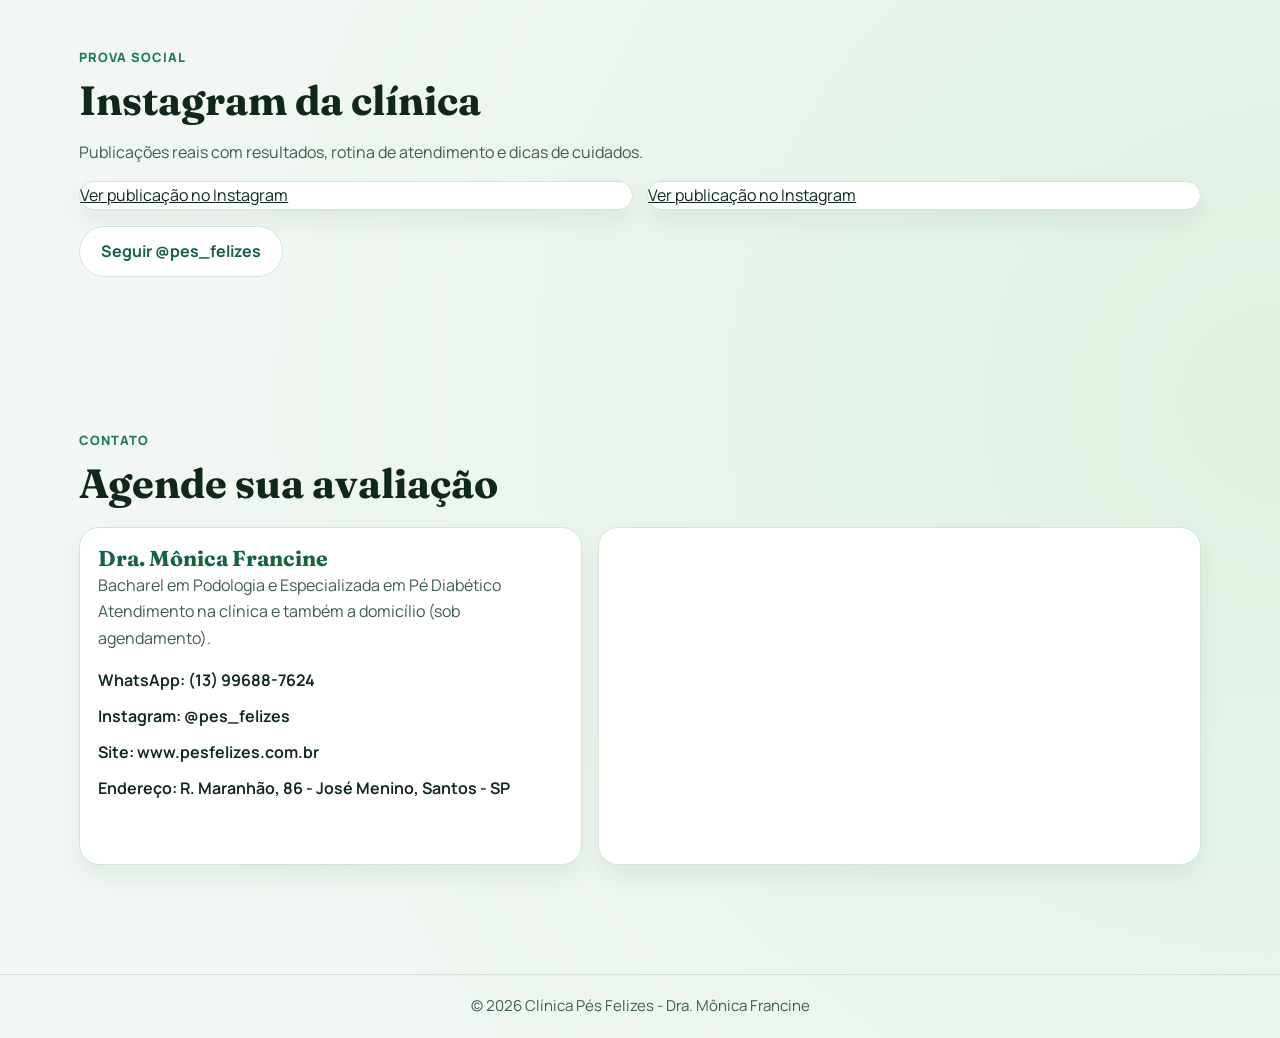
==== commit a05cdb19: "V4.6" ====
--- a/index.html
+++ b/index.html
@@ -17,7 +17,7 @@
   <header class="site-header">
     <div class="container nav-wrap">
       <a class="brand" href="#home" aria-label="Página inicial Pés Felizes">
-        <img src="images/logo.png" alt="Logo Pés Felizes" class="logo" />
+        <img src="images/logo2-transparent.png" alt="Logo Pés Felizes" class="logo" />
         <div>
           <strong class="brand-text">Clínica Pés Felizes</strong>
           <span class="brand-sub">Dra. Mônica Francine</span>
--- a/css/style.css
+++ b/css/style.css
@@ -90,7 +90,7 @@
   align-items: center;
   display: flex;
   justify-content: space-between;
-  min-height: 84px;
+  min-height: 96px;
   position: relative;
 }
 
@@ -102,9 +102,10 @@
 }
 
 .logo {
-  border-radius: 12px;
-  height: 52px;
-  width: 52px;
+  height: 88px;
+  max-width: 70px;
+  object-fit: contain;
+  width: auto;
 }
 
 .brand-text {
@@ -694,12 +695,12 @@
     display: none;
     flex-direction: column;
     left: 0;
-    max-height: calc(100dvh - 84px);
+    max-height: calc(100dvh - 96px);
     overflow: auto;
     padding: 0.9rem 1.2rem 1rem;
     position: fixed;
     right: 0;
-    top: 84px;
+    top: 96px;
     z-index: 45;
   }
 
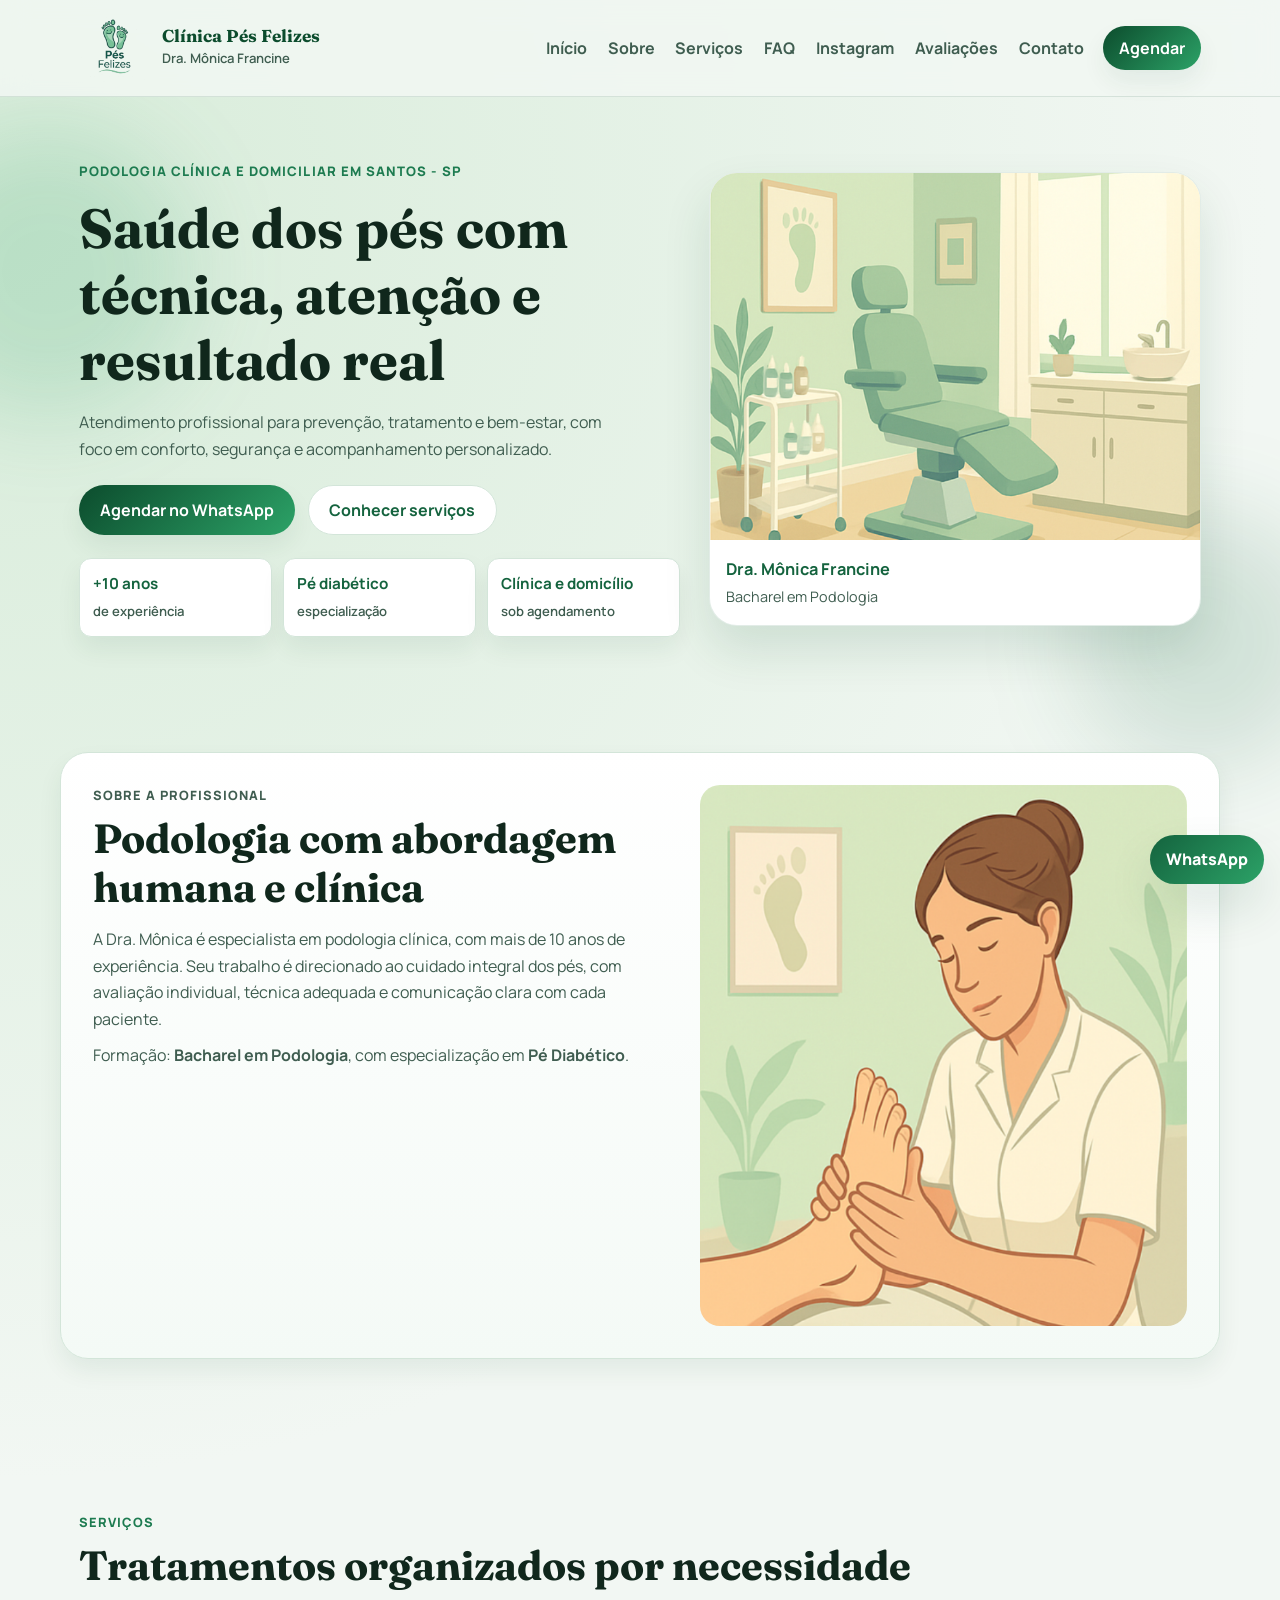
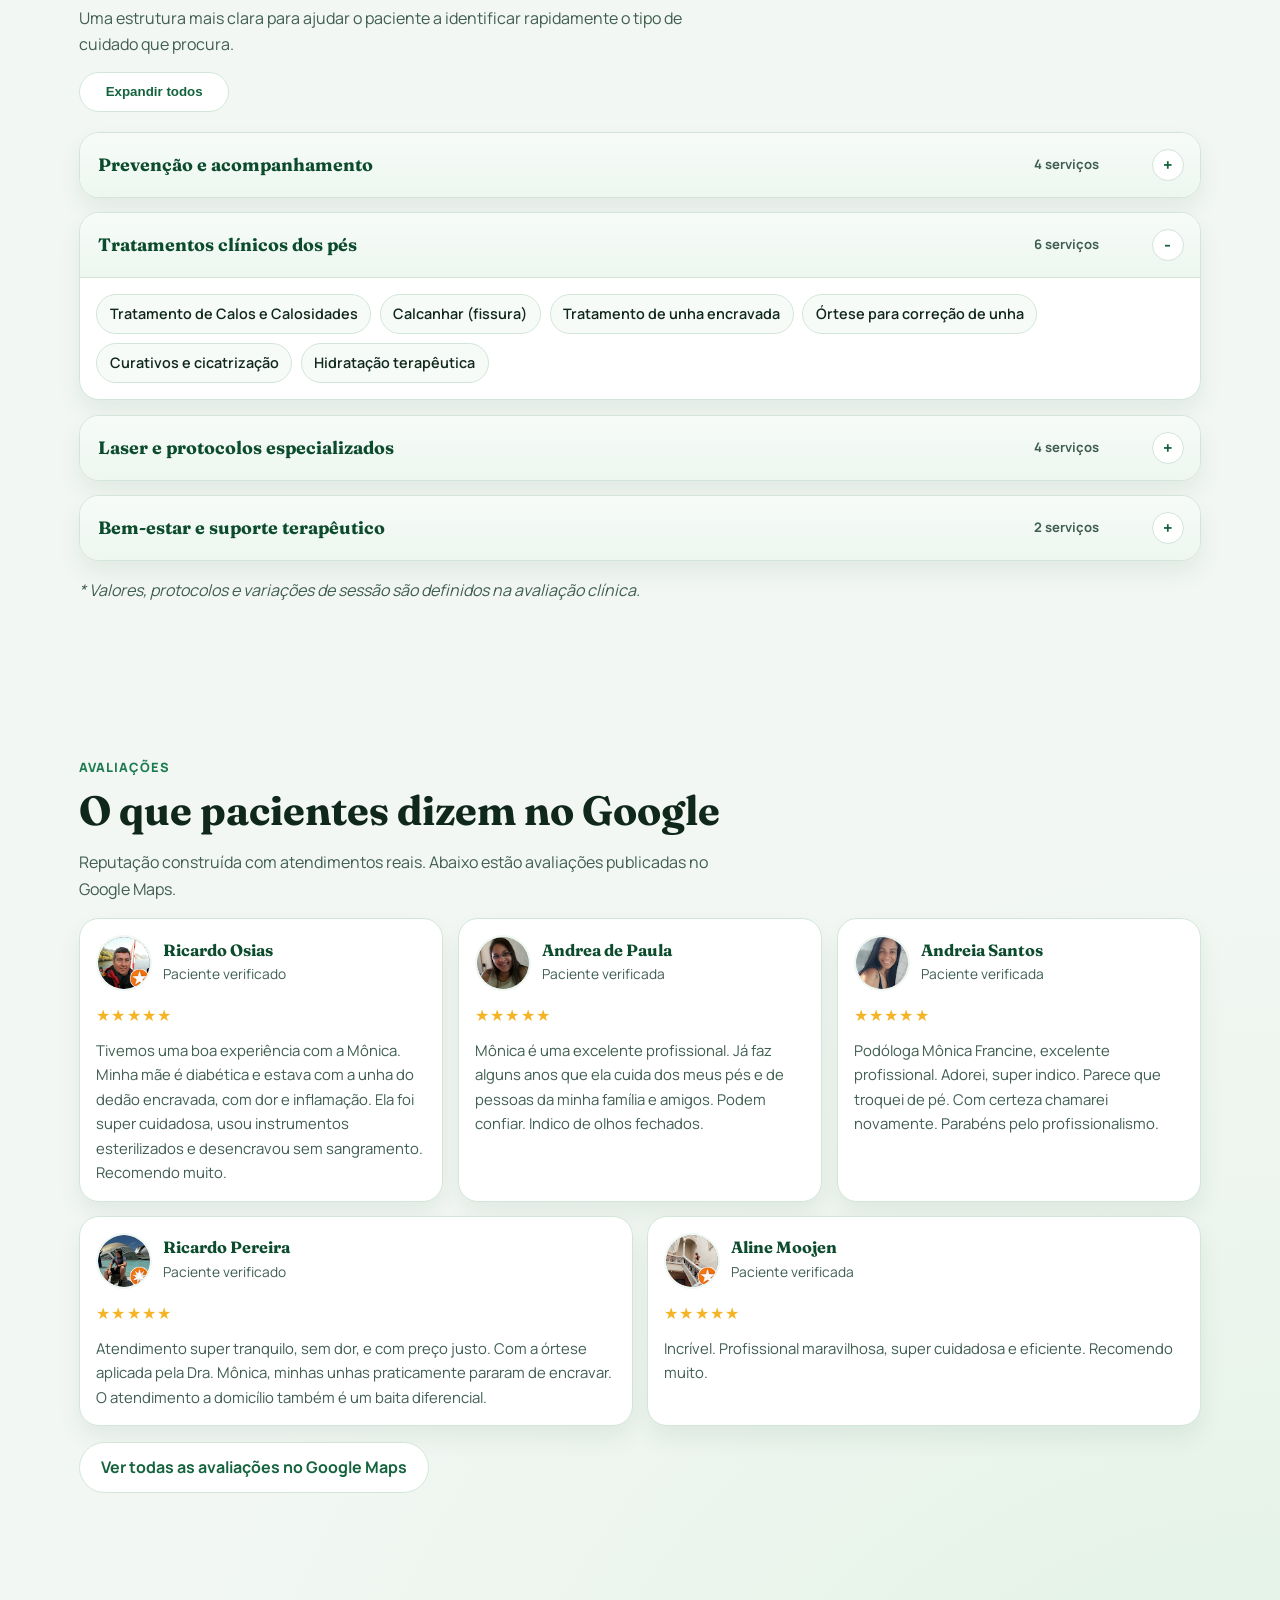
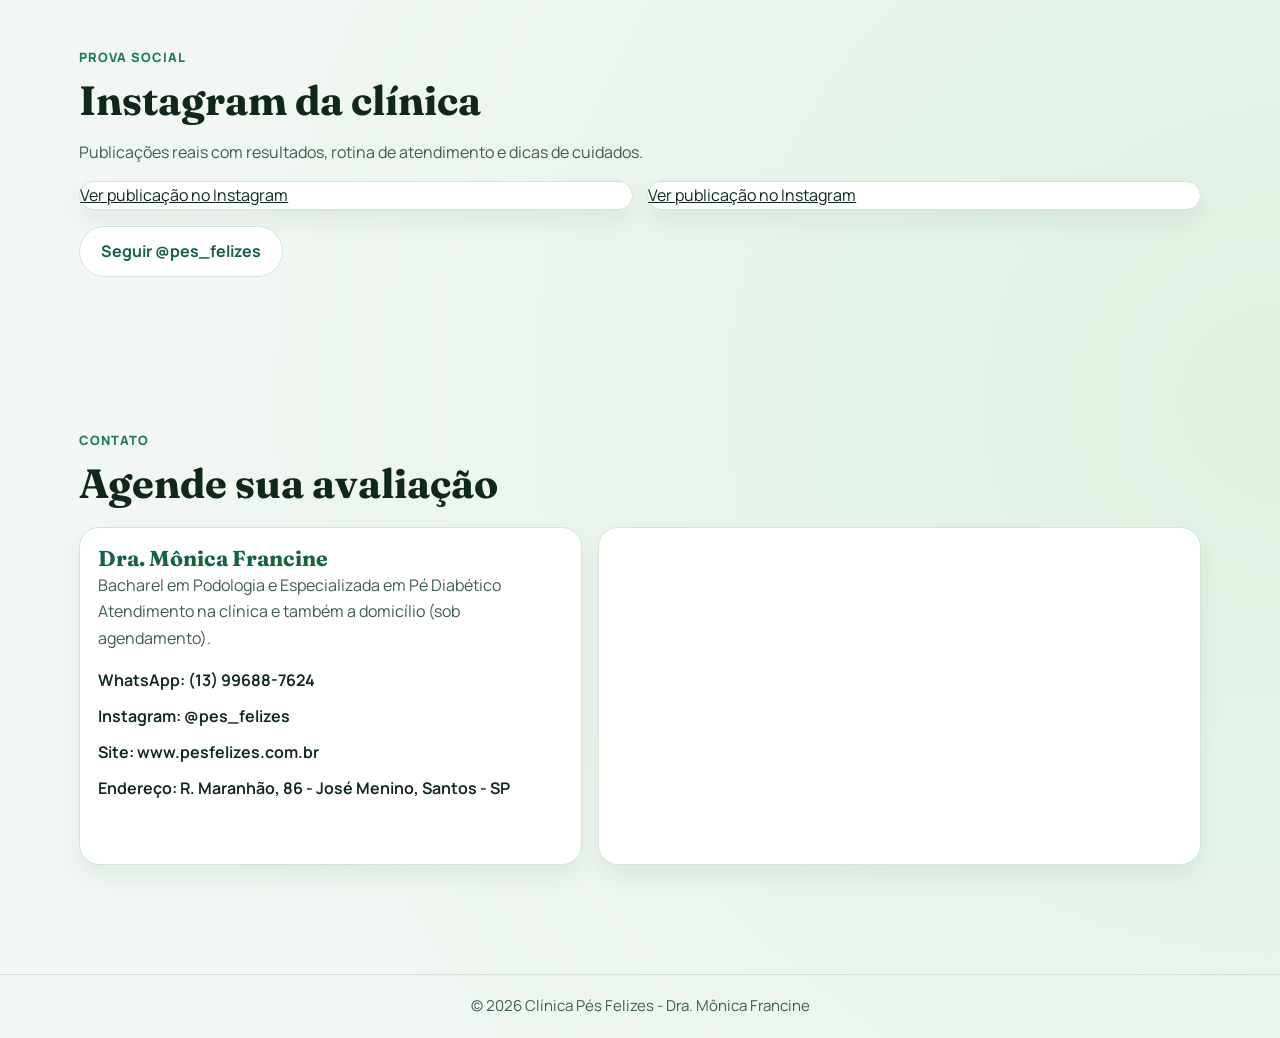
==== commit 36543a9c: "V4.8" ====
--- a/index.html
+++ b/index.html
@@ -4,11 +4,40 @@
   <meta charset="UTF-8" />
   <meta name="viewport" content="width=device-width, initial-scale=1.0" />
   <meta name="description" content="Clínica Pés Felizes - atendimento profissional em podologia clínica em Santos - SP." />
+  <meta name="robots" content="index,follow" />
+  <link rel="canonical" href="https://www.pesfelizes.com.br/" />
   <title>Pés Felizes | Dra. Mônica Francine</title>
   <link rel="preconnect" href="https://fonts.googleapis.com" />
   <link rel="preconnect" href="https://fonts.gstatic.com" crossorigin />
   <link href="https://fonts.googleapis.com/css2?family=Manrope:wght@400;500;600;700;800&family=Fraunces:opsz,wght@9..144,600;9..144,700&display=swap" rel="stylesheet" />
   <link rel="stylesheet" href="css/style.css" />
+  <script type="application/ld+json">
+    {
+      "@context": "https://schema.org",
+      "@type": "MedicalBusiness",
+      "name": "Clínica Pés Felizes - Dra. Mônica Francine",
+      "image": "https://www.pesfelizes.com.br/images/logo2-transparent.png",
+      "url": "https://www.pesfelizes.com.br/",
+      "telephone": "+55-13-99688-7624",
+      "priceRange": "$$",
+      "address": {
+        "@type": "PostalAddress",
+        "streetAddress": "R. Maranhão, 86",
+        "addressLocality": "Santos",
+        "addressRegion": "SP",
+        "postalCode": "11065-410",
+        "addressCountry": "BR"
+      },
+      "areaServed": {
+        "@type": "City",
+        "name": "Santos"
+      },
+      "sameAs": [
+        "https://instagram.com/pes_felizes",
+        "https://maps.app.goo.gl/NAZ5YwVqhnzHikUe7"
+      ]
+    }
+  </script>
 </head>
 <body>
   <div class="bg-shape bg-shape-a" aria-hidden="true"></div>
@@ -33,11 +62,12 @@
           <li><a href="#home">Início</a></li>
           <li><a href="#sobre">Sobre</a></li>
           <li><a href="#servicos">Serviços</a></li>
+          <li><a href="faq.html">FAQ</a></li>
           <li><a href="#instagram">Instagram</a></li>
           <li><a href="#avaliacoes">Avaliações</a></li>
           <li><a href="#contato">Contato</a></li>
         </ul>
-        <a class="btn btn-primary btn-sm" href="https://wa.me/5513996887624?text=Ol%C3%A1%21%20Quero%20saber%20mais%20sobre%20os%20procedimentos%20da%20Cl%C3%ADnica%20P%C3%A9s%20Felizes%20e%20agendar%20uma%20avalia%C3%A7%C3%A3o." target="_blank" rel="noopener noreferrer">Agendar</a>
+        <a class="btn btn-primary btn-sm" href="https://wa.me/5513996887624?text=Ol%C3%A1%21%20Quero%20saber%20mais%20sobre%20os%20procedimentos%20da%20Cl%C3%ADnica%20P%C3%A9s%20Felizes%20e%20agendar%20uma%20avalia%C3%A7%C3%A3o." target="_blank" rel="noopener noreferrer" data-whatsapp-context="header_agendar">Agendar</a>
       </nav>
     </div>
   </header>
@@ -52,7 +82,7 @@
             Atendimento profissional para prevenção, tratamento e bem-estar, com foco em conforto, segurança e acompanhamento personalizado.
           </p>
           <div class="hero-actions">
-            <a class="btn btn-primary" href="https://wa.me/5513996887624?text=Ol%C3%A1%21%20Quero%20saber%20mais%20sobre%20os%20procedimentos%20da%20Cl%C3%ADnica%20P%C3%A9s%20Felizes%20e%20agendar%20uma%20avalia%C3%A7%C3%A3o." target="_blank" rel="noopener noreferrer">Agendar no WhatsApp</a>
+            <a class="btn btn-primary" href="https://wa.me/5513996887624?text=Ol%C3%A1%21%20Quero%20saber%20mais%20sobre%20os%20procedimentos%20da%20Cl%C3%ADnica%20P%C3%A9s%20Felizes%20e%20agendar%20uma%20avalia%C3%A7%C3%A3o." target="_blank" rel="noopener noreferrer" data-whatsapp-context="hero_agendar">Agendar no WhatsApp</a>
             <a class="btn btn-ghost" href="#servicos">Conhecer serviços</a>
           </div>
 
@@ -310,7 +340,7 @@
             <p>Atendimento na clínica e também a domicílio (sob agendamento).</p>
             <ul>
               <li>
-                <a href="https://wa.me/5513996887624?text=Ol%C3%A1%21%20Quero%20saber%20mais%20sobre%20os%20procedimentos%20da%20Cl%C3%ADnica%20P%C3%A9s%20Felizes%20e%20agendar%20uma%20avalia%C3%A7%C3%A3o." target="_blank" rel="noopener noreferrer">WhatsApp: (13) 99688-7624</a>
+                <a href="https://wa.me/5513996887624?text=Ol%C3%A1%21%20Quero%20saber%20mais%20sobre%20os%20procedimentos%20da%20Cl%C3%ADnica%20P%C3%A9s%20Felizes%20e%20agendar%20uma%20avalia%C3%A7%C3%A3o." target="_blank" rel="noopener noreferrer" data-whatsapp-context="contato_whatsapp">WhatsApp: (13) 99688-7624</a>
               </li>
               <li>
                 <a href="https://instagram.com/pes_felizes" target="_blank" rel="noopener noreferrer">Instagram: @pes_felizes</a>
@@ -337,7 +367,7 @@
     </section>
   </main>
 
-  <a class="floating-wa" href="https://wa.me/5513996887624?text=Ol%C3%A1%21%20Quero%20saber%20mais%20sobre%20os%20procedimentos%20da%20Cl%C3%ADnica%20P%C3%A9s%20Felizes%20e%20agendar%20uma%20avalia%C3%A7%C3%A3o." target="_blank" rel="noopener noreferrer" aria-label="Falar no WhatsApp">WhatsApp</a>
+  <a class="floating-wa" href="https://wa.me/5513996887624?text=Ol%C3%A1%21%20Quero%20saber%20mais%20sobre%20os%20procedimentos%20da%20Cl%C3%ADnica%20P%C3%A9s%20Felizes%20e%20agendar%20uma%20avalia%C3%A7%C3%A3o." target="_blank" rel="noopener noreferrer" aria-label="Falar no WhatsApp" data-whatsapp-context="floating_button">WhatsApp</a>
 
   <footer class="site-footer">
     <div class="container footer-wrap">
@@ -389,6 +419,30 @@
       updateToggleAllLabel();
     }
 
+    const trackWhatsAppClick = (context) => {
+      if (typeof window.gtag === 'function') {
+        window.gtag('event', 'whatsapp_click', {
+          event_category: 'engagement',
+          event_label: context,
+          page_path: window.location.pathname
+        });
+      }
+
+      window.dataLayer = window.dataLayer || [];
+      window.dataLayer.push({
+        event: 'whatsapp_click',
+        whatsapp_context: context,
+        page_path: window.location.pathname
+      });
+    };
+
+    document.querySelectorAll('a[href*="wa.me/"]').forEach((link, index) => {
+      link.addEventListener('click', () => {
+        const context = link.dataset.whatsappContext || `whatsapp_link_${index + 1}`;
+        trackWhatsAppClick(context);
+      });
+    });
+
     document.getElementById('year').textContent = new Date().getFullYear();
   </script>
 </body>
--- a/css/style.css
+++ b/css/style.css
@@ -655,6 +655,53 @@
   display: none !important;
 }
 
+.page-hero h1 {
+  font-size: clamp(1.9rem, 4.6vw, 3rem);
+  max-width: 20ch;
+}
+
+.faq-section {
+  padding-top: 1rem;
+}
+
+.faq-grid {
+  display: grid;
+  gap: 0.85rem;
+}
+
+.faq-item {
+  background: var(--surface);
+  border: 1px solid var(--line);
+  border-radius: var(--radius-md);
+  box-shadow: var(--shadow-sm);
+  overflow: hidden;
+}
+
+.faq-item summary {
+  cursor: pointer;
+  font-weight: 800;
+  list-style: none;
+  min-height: 52px;
+  padding: 0.95rem 1rem;
+}
+
+.faq-item summary::-webkit-details-marker {
+  display: none;
+}
+
+.faq-item p {
+  border-top: 1px solid var(--line);
+  color: var(--text-soft);
+  padding: 0.9rem 1rem 1rem;
+}
+
+.faq-cta {
+  display: flex;
+  flex-wrap: wrap;
+  gap: 0.7rem;
+  margin-top: 1.1rem;
+}
+
 .footer-wrap p {
   color: var(--text-soft);
   font-size: 0.94rem;
@@ -741,6 +788,10 @@
     width: 100%;
   }
 
+  .faq-cta .btn {
+    width: 100%;
+  }
+
   .service-group summary {
     grid-template-columns: minmax(0, 1fr) auto auto;
   }
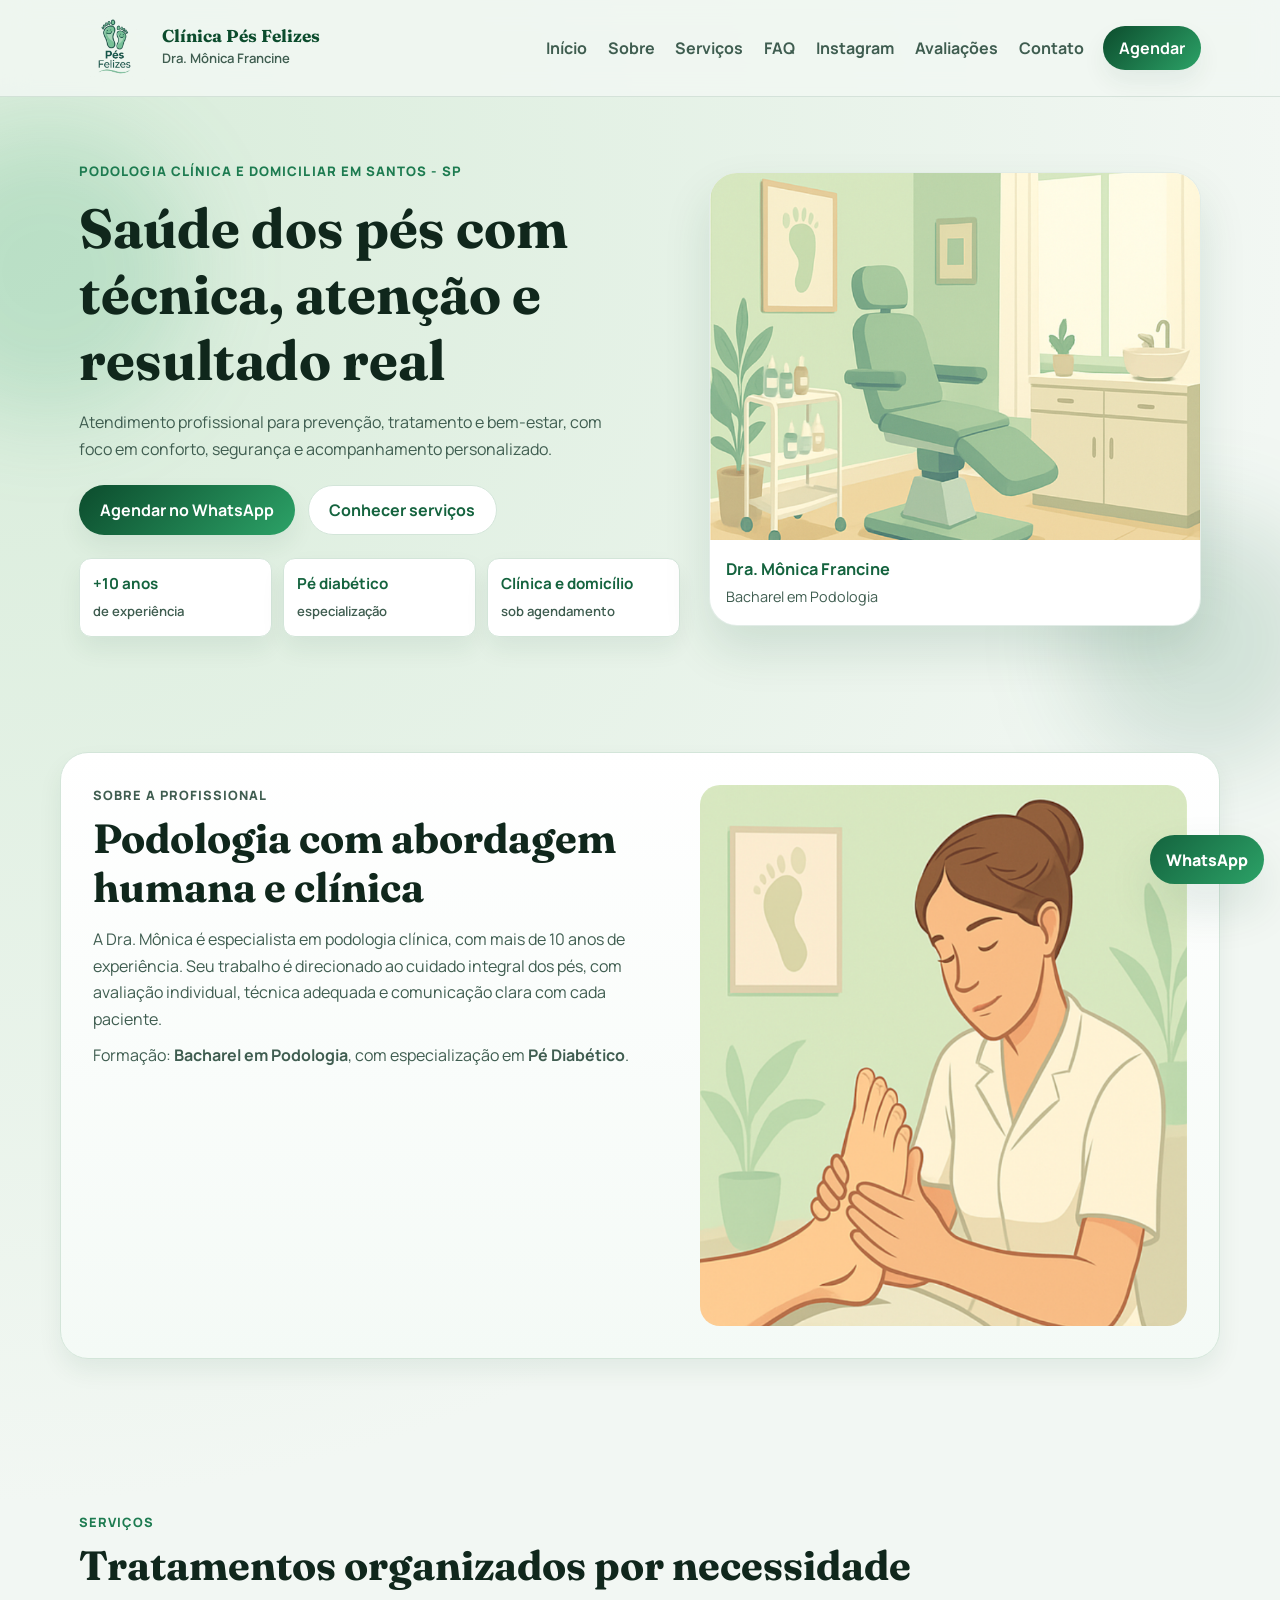
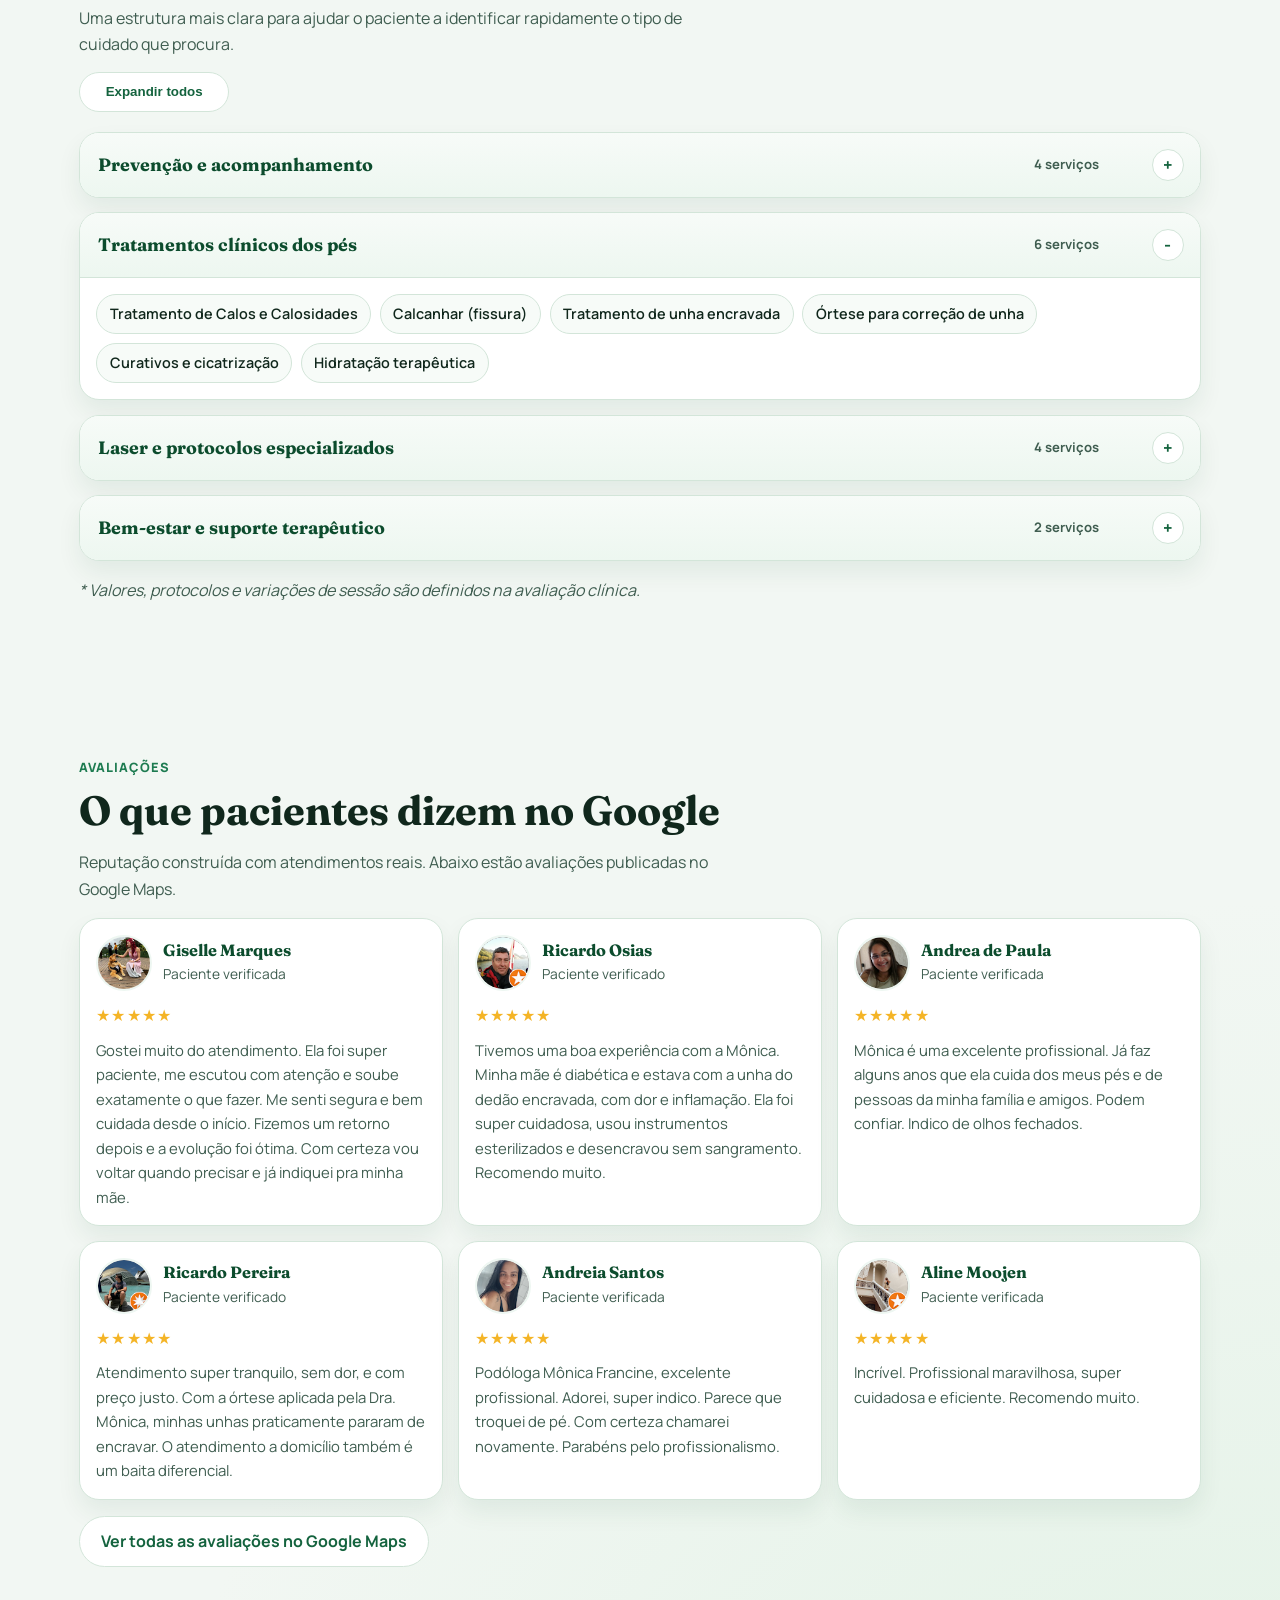
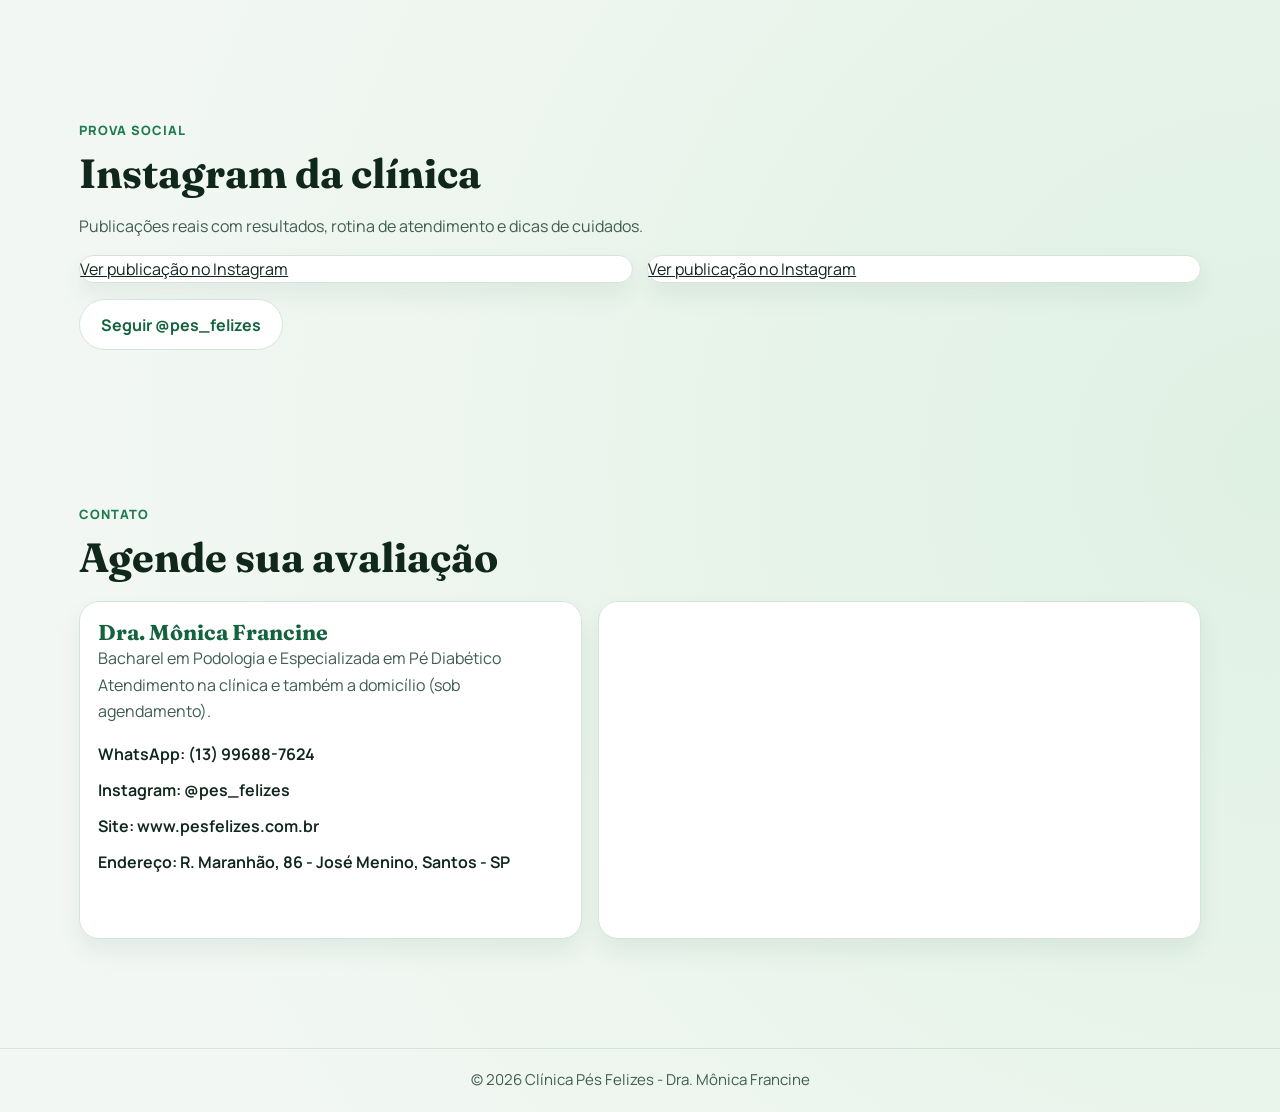
==== commit d2a34f75: "V4.10" ====
--- a/index.html
+++ b/index.html
@@ -231,6 +231,20 @@
         <div class="reviews-grid">
           <article class="review-card">
             <div class="review-head">
+              <img src="images/reviews/Giselle Marques.jpg" alt="Foto da paciente Giselle Marques" loading="lazy" />
+              <div>
+                <h3>Giselle Marques</h3>
+                <p class="review-meta">Paciente verificada</p>
+              </div>
+            </div>
+            <div class="review-stars" aria-label="Avaliação 5 estrelas">★★★★★</div>
+            <p class="review-text">
+              Gostei muito do atendimento. Ela foi super paciente, me escutou com atenção e soube exatamente o que fazer. Me senti segura e bem cuidada desde o início. Fizemos um retorno depois e a evolução foi ótima. Com certeza vou voltar quando precisar e já indiquei pra minha mãe.
+            </p>
+          </article>
+
+          <article class="review-card">
+            <div class="review-head">
               <img src="images/reviews/RicardoOsias.png" alt="Foto do paciente Ricardo Osias" loading="lazy" />
               <div>
                 <h3>Ricardo Osias</h3>
@@ -259,6 +273,20 @@
 
           <article class="review-card">
             <div class="review-head">
+              <img src="images/reviews/Ricardo Pereira.png" alt="Foto do paciente Ricardo Pereira" loading="lazy" />
+              <div>
+                <h3>Ricardo Pereira</h3>
+                <p class="review-meta">Paciente verificado</p>
+              </div>
+            </div>
+            <div class="review-stars" aria-label="Avaliação 5 estrelas">★★★★★</div>
+            <p class="review-text">
+              Atendimento super tranquilo, sem dor, e com preço justo. Com a órtese aplicada pela Dra. Mônica, minhas unhas praticamente pararam de encravar. O atendimento a domicílio também é um baita diferencial.
+            </p>
+          </article>
+
+          <article class="review-card">
+            <div class="review-head">
               <img src="images/reviews/Andreia Santos.png" alt="Foto da paciente Andreia Santos" loading="lazy" />
               <div>
                 <h3>Andreia Santos</h3>
@@ -268,20 +296,6 @@
             <div class="review-stars" aria-label="Avaliação 5 estrelas">★★★★★</div>
             <p class="review-text">
               Podóloga Mônica Francine, excelente profissional. Adorei, super indico. Parece que troquei de pé. Com certeza chamarei novamente. Parabéns pelo profissionalismo.
-            </p>
-          </article>
-
-          <article class="review-card">
-            <div class="review-head">
-              <img src="images/reviews/Ricardo Pereira.png" alt="Foto do paciente Ricardo Pereira" loading="lazy" />
-              <div>
-                <h3>Ricardo Pereira</h3>
-                <p class="review-meta">Paciente verificado</p>
-              </div>
-            </div>
-            <div class="review-stars" aria-label="Avaliação 5 estrelas">★★★★★</div>
-            <p class="review-text">
-              Atendimento super tranquilo, sem dor, e com preço justo. Com a órtese aplicada pela Dra. Mônica, minhas unhas praticamente pararam de encravar. O atendimento a domicílio também é um baita diferencial.
             </p>
           </article>
 
--- a/css/style.css
+++ b/css/style.css
@@ -516,7 +516,7 @@
 .reviews-grid {
   display: grid;
   gap: 0.9rem;
-  grid-template-columns: repeat(6, minmax(0, 1fr));
+  grid-template-columns: repeat(3, minmax(0, 1fr));
   margin-top: 1rem;
 }
 
@@ -527,13 +527,7 @@
   box-shadow: var(--shadow-sm);
   display: flex;
   flex-direction: column;
-  grid-column: span 2;
   padding: 1rem;
-}
-
-.review-card:nth-child(4),
-.review-card:nth-child(5) {
-  grid-column: span 3;
 }
 
 .review-head {
@@ -804,9 +798,7 @@
     grid-template-columns: repeat(2, minmax(0, 1fr));
   }
 
-  .review-card,
-  .review-card:nth-child(4),
-  .review-card:nth-child(5) {
+  .review-card {
     grid-column: span 1;
   }
 }
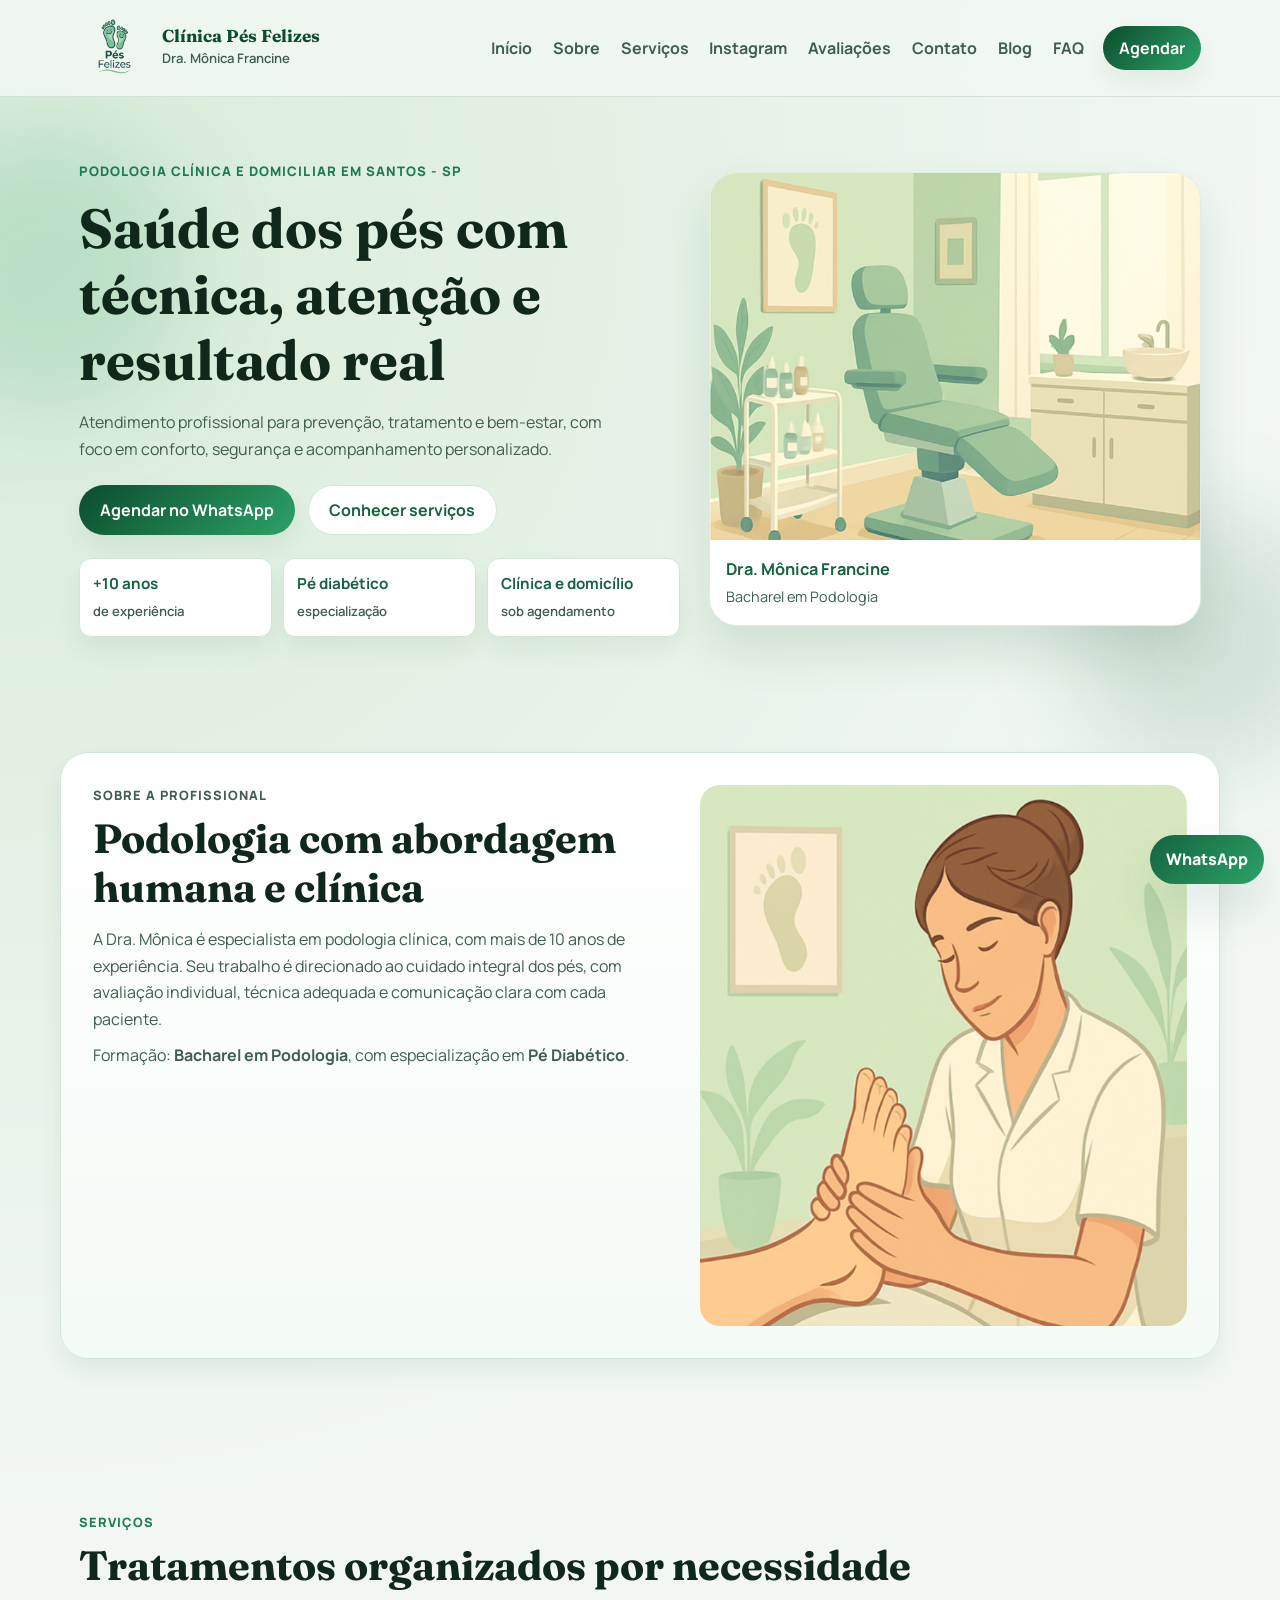
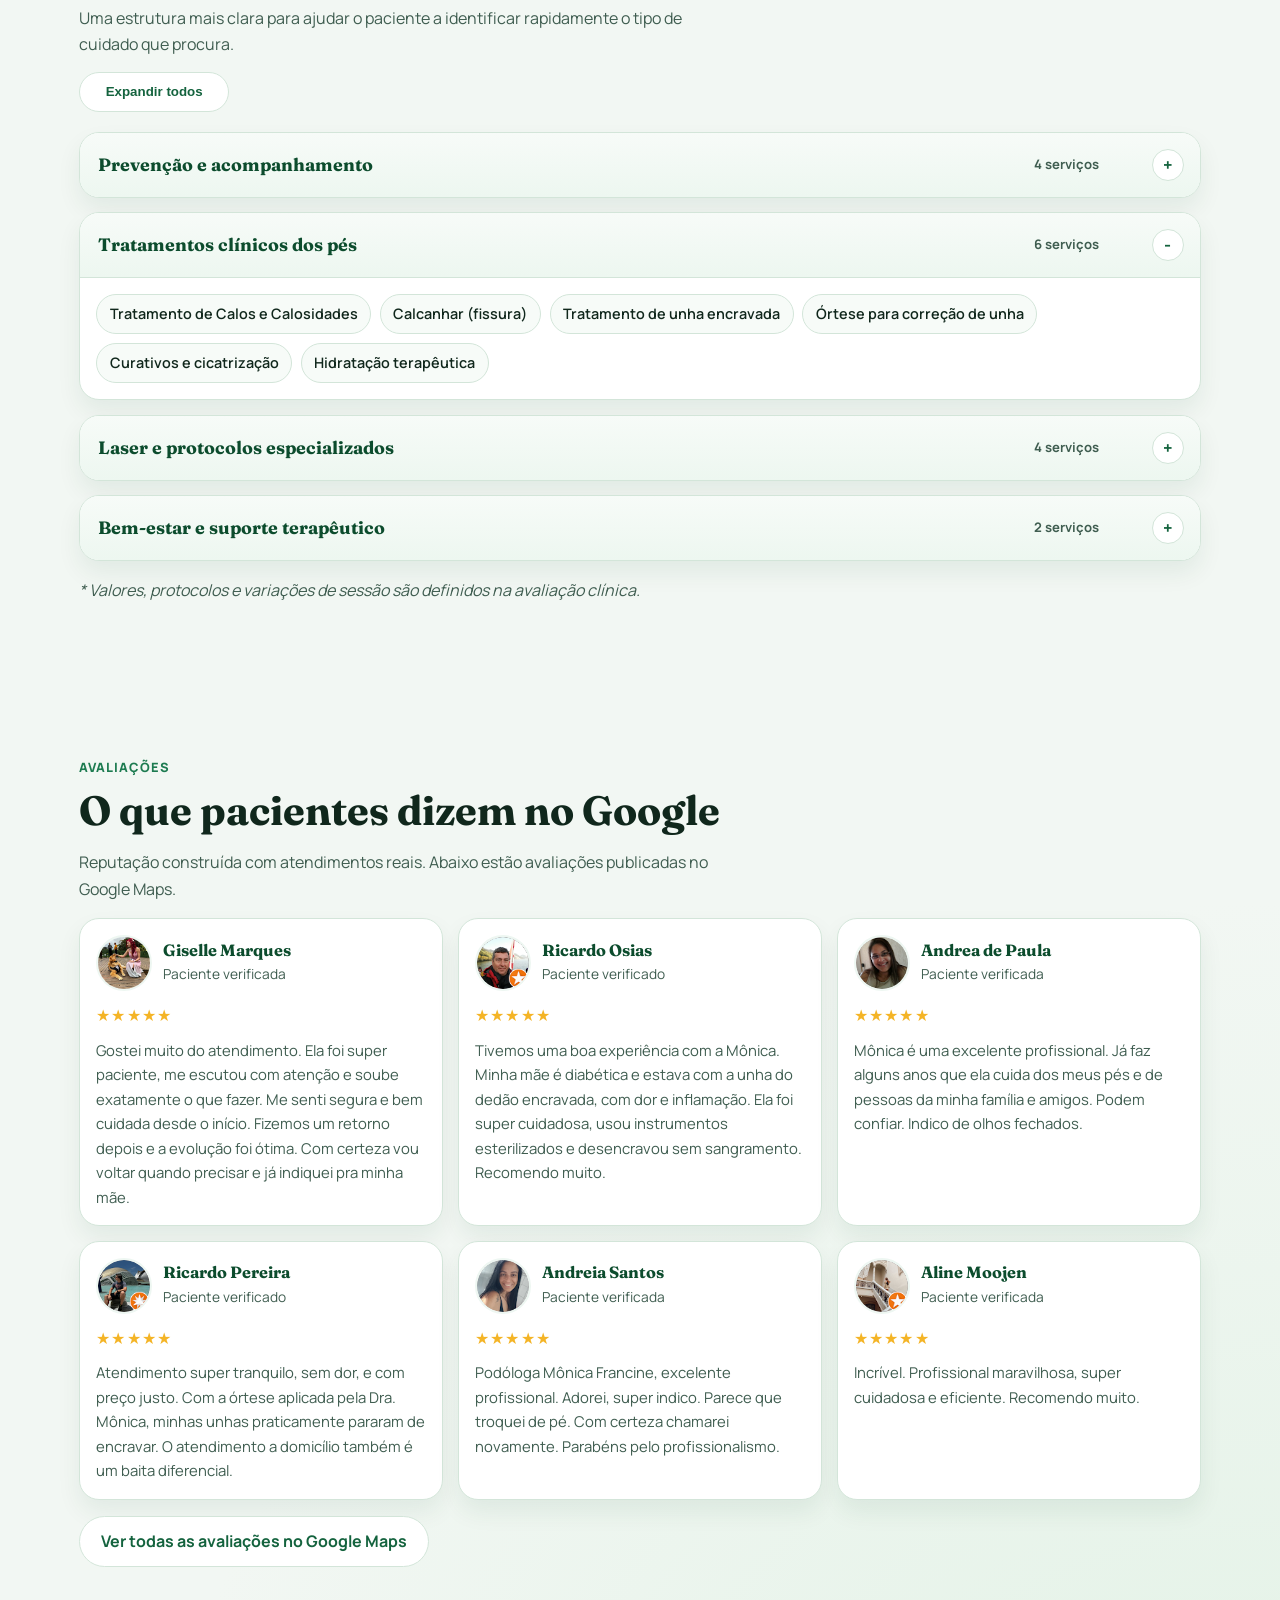
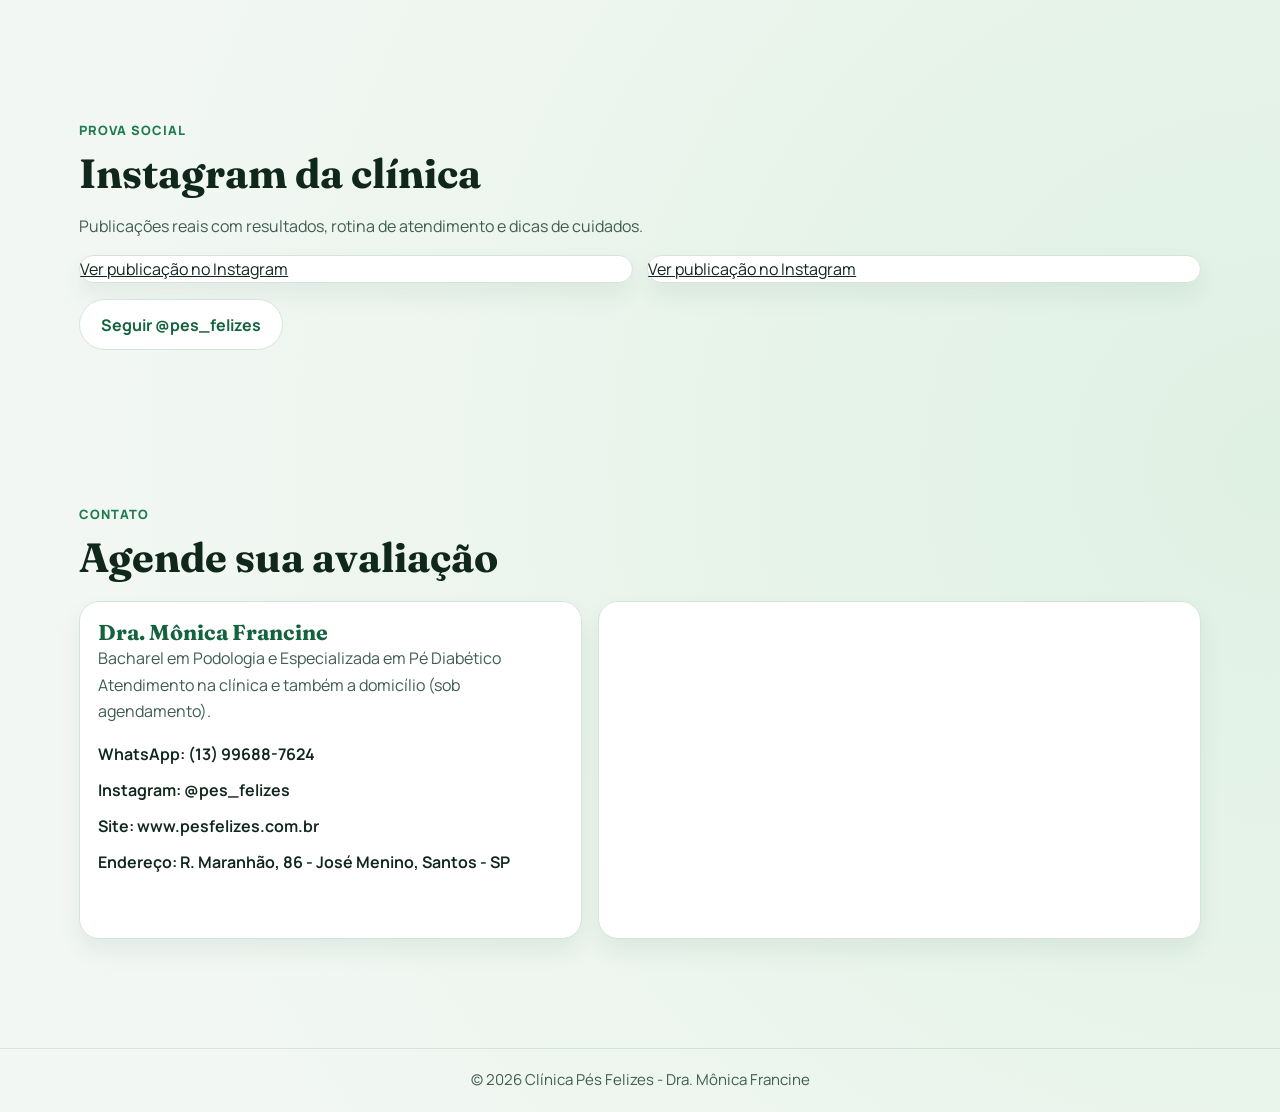
==== commit f9a2d94d: "V5" ====
--- a/index.html
+++ b/index.html
@@ -62,10 +62,11 @@
           <li><a href="#home">Início</a></li>
           <li><a href="#sobre">Sobre</a></li>
           <li><a href="#servicos">Serviços</a></li>
-          <li><a href="faq.html">FAQ</a></li>
           <li><a href="#instagram">Instagram</a></li>
           <li><a href="#avaliacoes">Avaliações</a></li>
           <li><a href="#contato">Contato</a></li>
+          <li><a href="blog/index.html">Blog</a></li>
+          <li><a href="faq.html">FAQ</a></li>
         </ul>
         <a class="btn btn-primary btn-sm" href="https://wa.me/5513996887624?text=Ol%C3%A1%21%20Quero%20saber%20mais%20sobre%20os%20procedimentos%20da%20Cl%C3%ADnica%20P%C3%A9s%20Felizes%20e%20agendar%20uma%20avalia%C3%A7%C3%A3o." target="_blank" rel="noopener noreferrer" data-whatsapp-context="header_agendar">Agendar</a>
       </nav>
--- a/css/style.css
+++ b/css/style.css
@@ -696,6 +696,94 @@
   margin-top: 1.1rem;
 }
 
+.blog-list {
+  display: grid;
+  gap: 1rem;
+  grid-template-columns: repeat(auto-fit, minmax(260px, 1fr));
+}
+
+.blog-card {
+  background: var(--surface);
+  border: 1px solid var(--line);
+  border-radius: var(--radius-md);
+  box-shadow: var(--shadow-sm);
+  display: flex;
+  flex-direction: column;
+  gap: 0.8rem;
+  padding: 1rem;
+}
+
+.blog-card h2 {
+  font-size: 1.4rem;
+  margin-bottom: 0;
+}
+
+.blog-card p {
+  color: var(--text-soft);
+}
+
+.blog-card .btn {
+  margin-top: auto;
+  width: fit-content;
+}
+
+.article-shell {
+  background: var(--surface);
+  border: 1px solid var(--line);
+  border-radius: var(--radius-lg);
+  box-shadow: var(--shadow-sm);
+  margin: 0 auto;
+  max-width: 860px;
+  padding: clamp(1rem, 2.5vw, 2rem);
+}
+
+.article-meta {
+  color: var(--text-soft);
+  font-size: 0.9rem;
+  margin-bottom: 1rem;
+}
+
+.article-lead {
+  border-left: 4px solid var(--brand-300);
+  color: var(--text-soft);
+  font-size: 1.05rem;
+  margin-bottom: 1.2rem;
+  padding-left: 0.9rem;
+}
+
+.article-content h2 {
+  font-size: clamp(1.4rem, 2.4vw, 1.85rem);
+  margin: 1.2rem 0 0.55rem;
+}
+
+.article-content h3 {
+  font-size: 1.15rem;
+  margin: 0.9rem 0 0.35rem;
+}
+
+.article-content p {
+  color: var(--text-soft);
+  margin: 0.55rem 0;
+}
+
+.article-content ul {
+  color: var(--text-soft);
+  margin: 0.5rem 0 0.8rem 1.2rem;
+}
+
+.article-content li + li {
+  margin-top: 0.3rem;
+}
+
+.article-note {
+  background: var(--surface-soft);
+  border: 1px solid var(--line);
+  border-radius: var(--radius-sm);
+  color: var(--text-soft);
+  margin-top: 1rem;
+  padding: 0.8rem;
+}
+
 .footer-wrap p {
   color: var(--text-soft);
   font-size: 0.94rem;
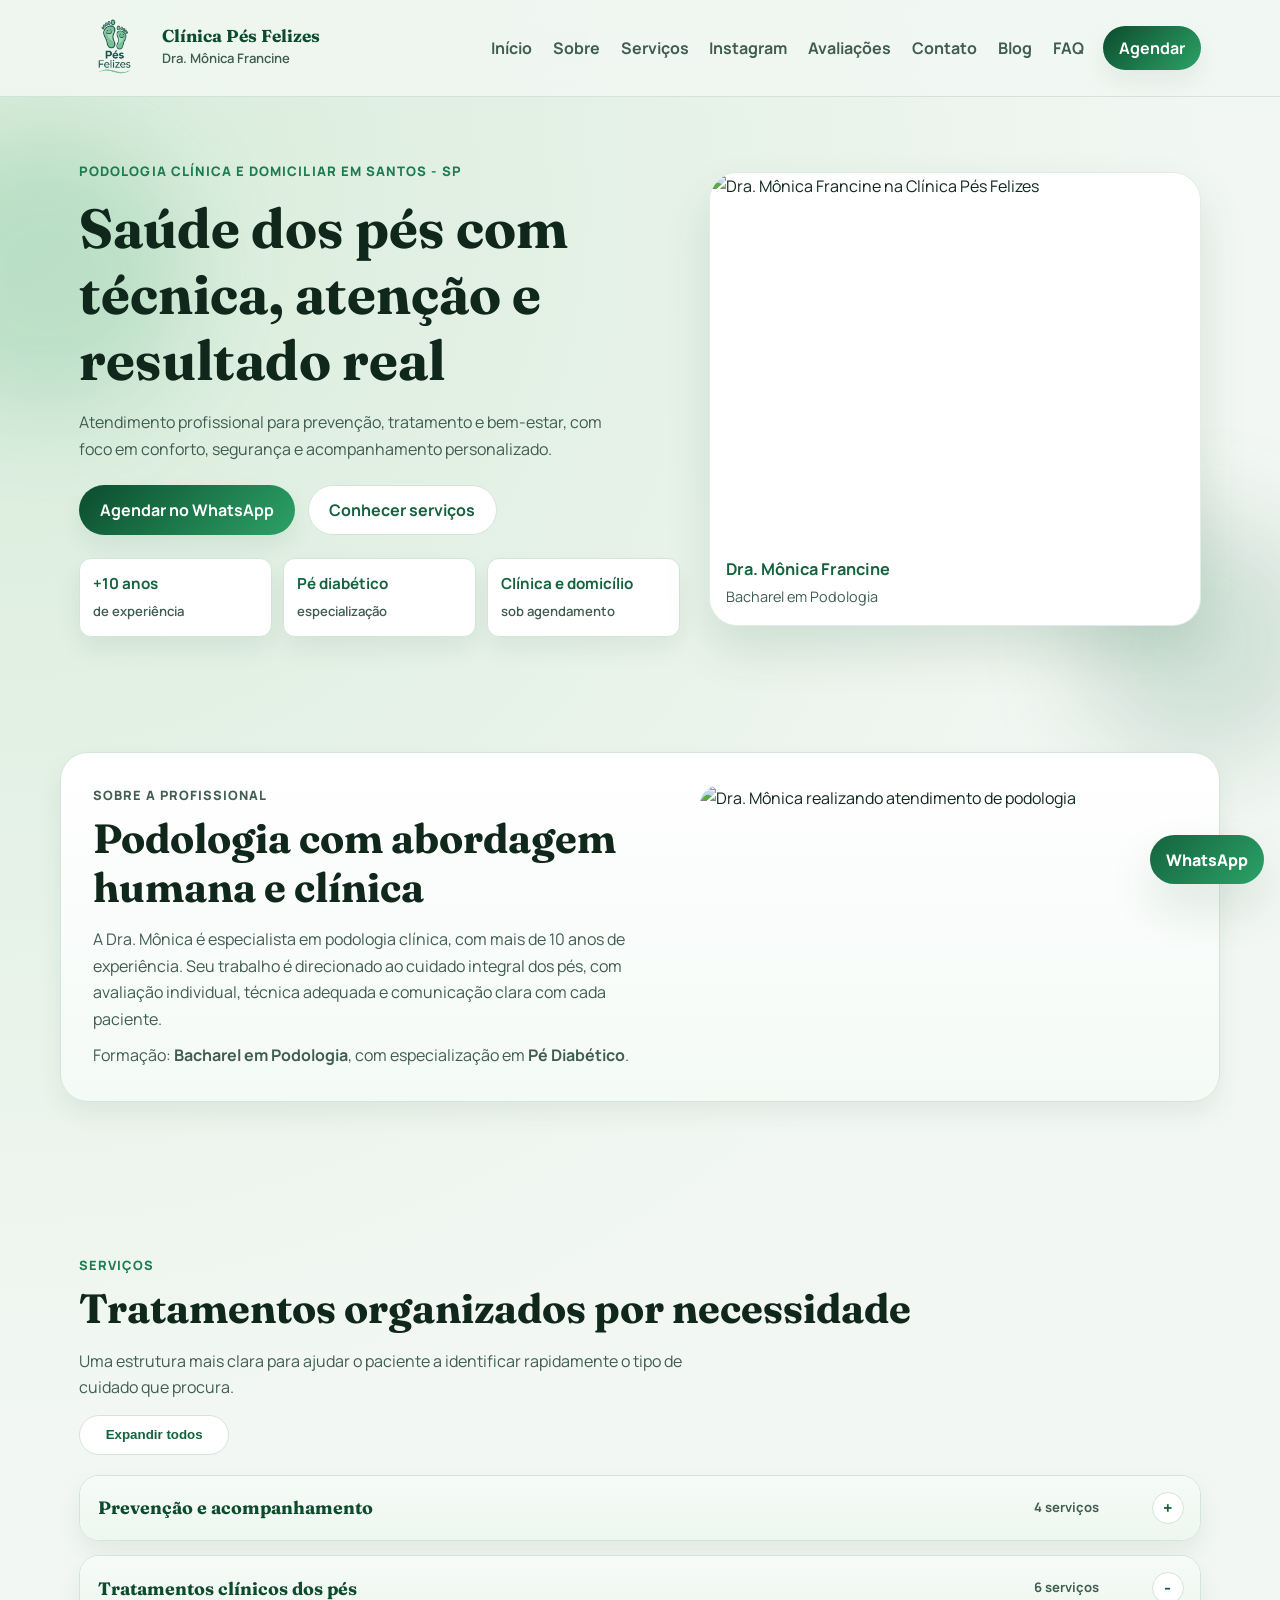
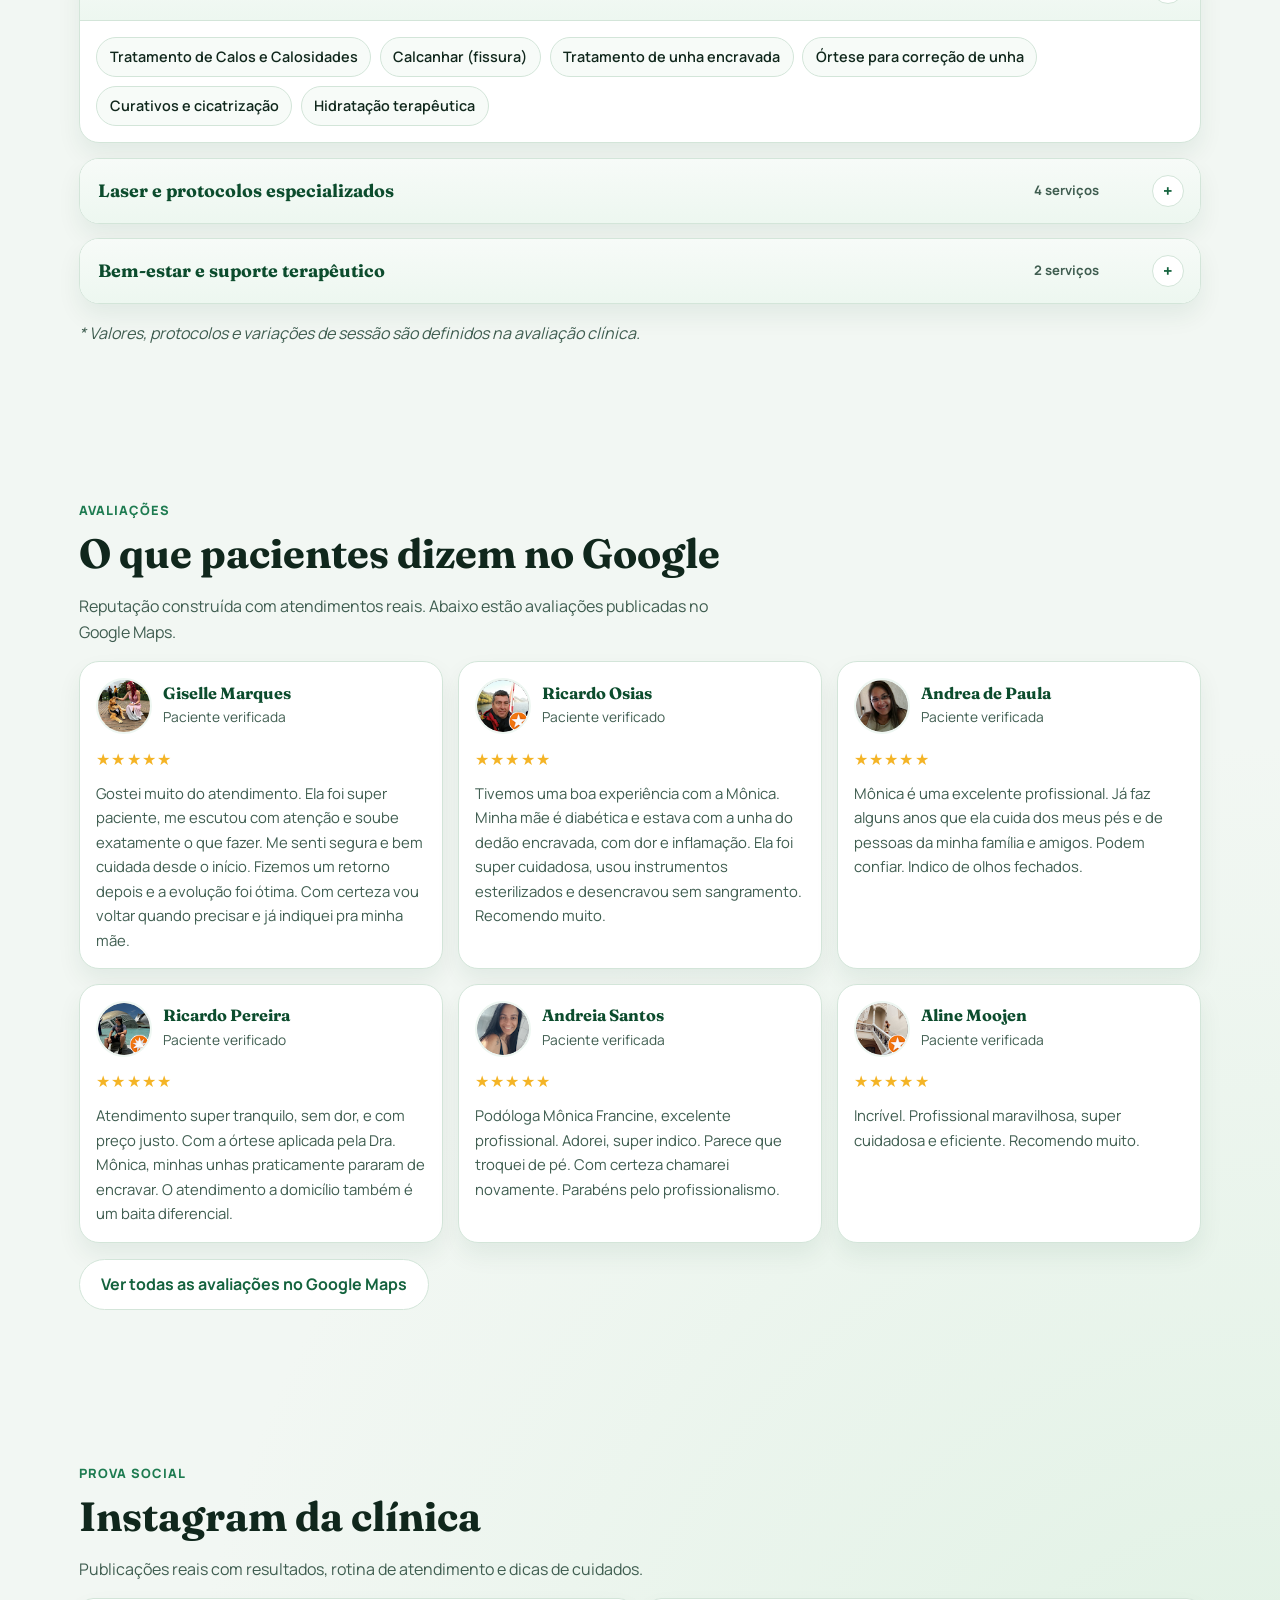
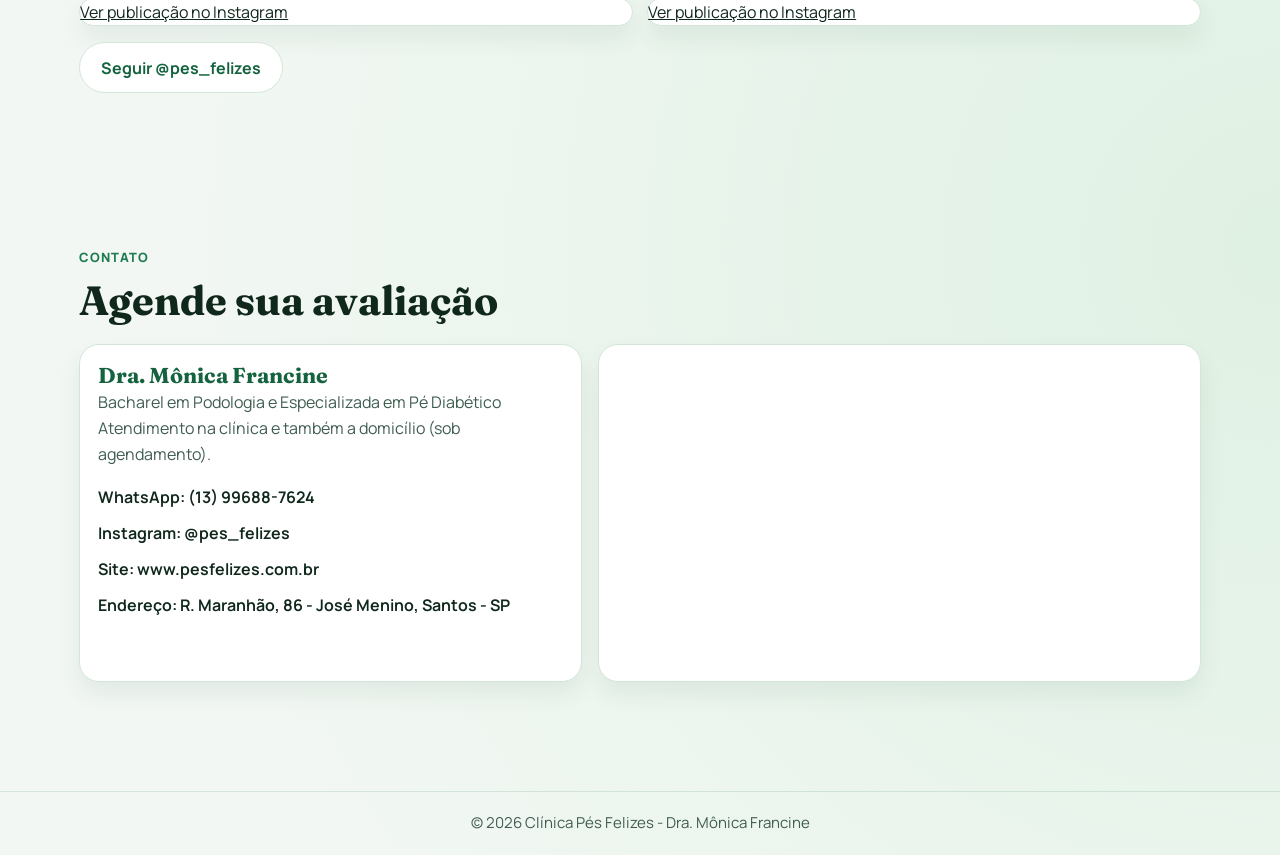
==== commit 3bd60417: "v5.1" ====
--- a/index.html
+++ b/index.html
@@ -104,7 +104,7 @@
         </div>
 
         <aside class="hero-card" aria-label="Imagem da clínica">
-          <img src="images/clinic_interior.png" alt="Ambiente da Clínica Pés Felizes" loading="lazy" />
+          <img src="images/monica-podologa.png" alt="Dra. Mônica Francine na Clínica Pés Felizes" loading="lazy" />
           <div class="hero-card-caption">
             <strong>Dra. Mônica Francine</strong>
             <span>Bacharel em Podologia</span>
@@ -126,7 +126,7 @@
           </p>
         </div>
         <div class="about-image-wrap">
-          <img src="images/foot_treatment2.png" alt="Atendimento de podologia em andamento" loading="lazy" />
+          <img src="images/monica-podologa2.png" alt="Dra. Mônica realizando atendimento de podologia" loading="lazy" />
         </div>
       </div>
     </section>
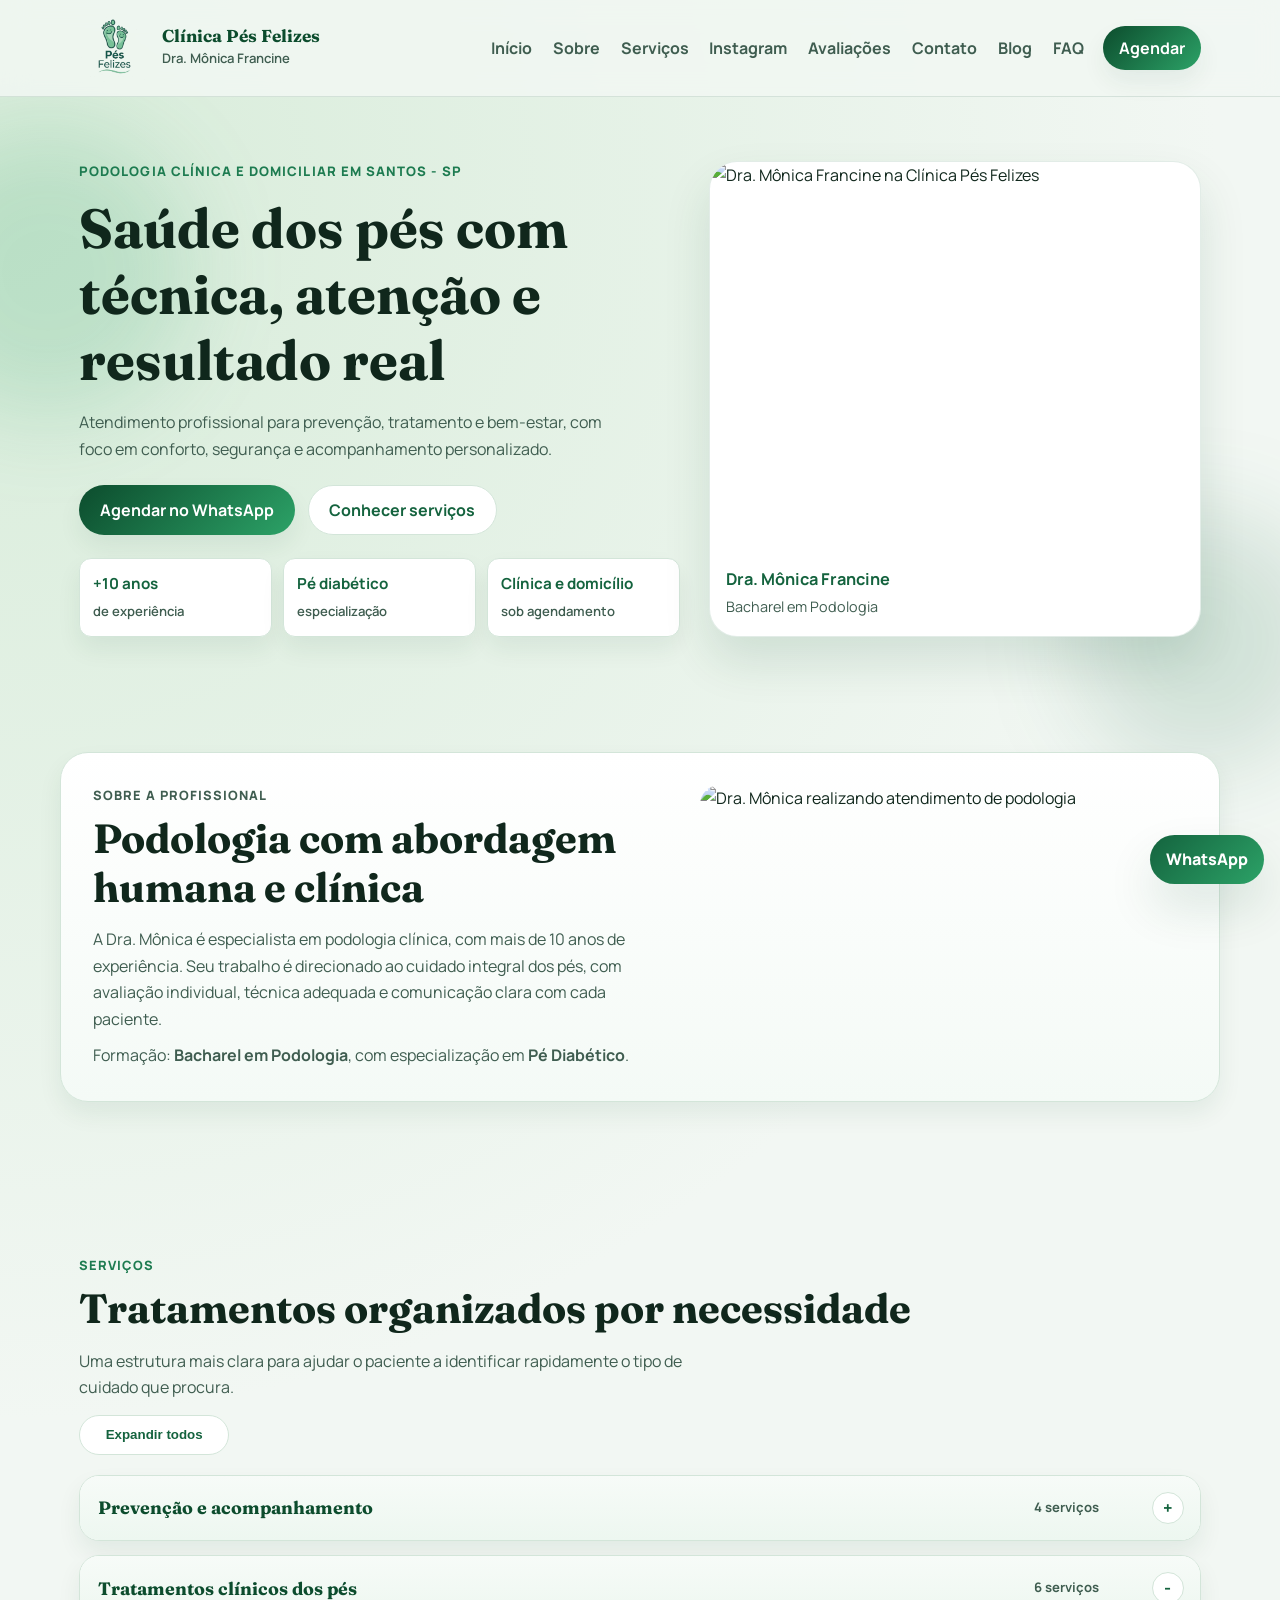
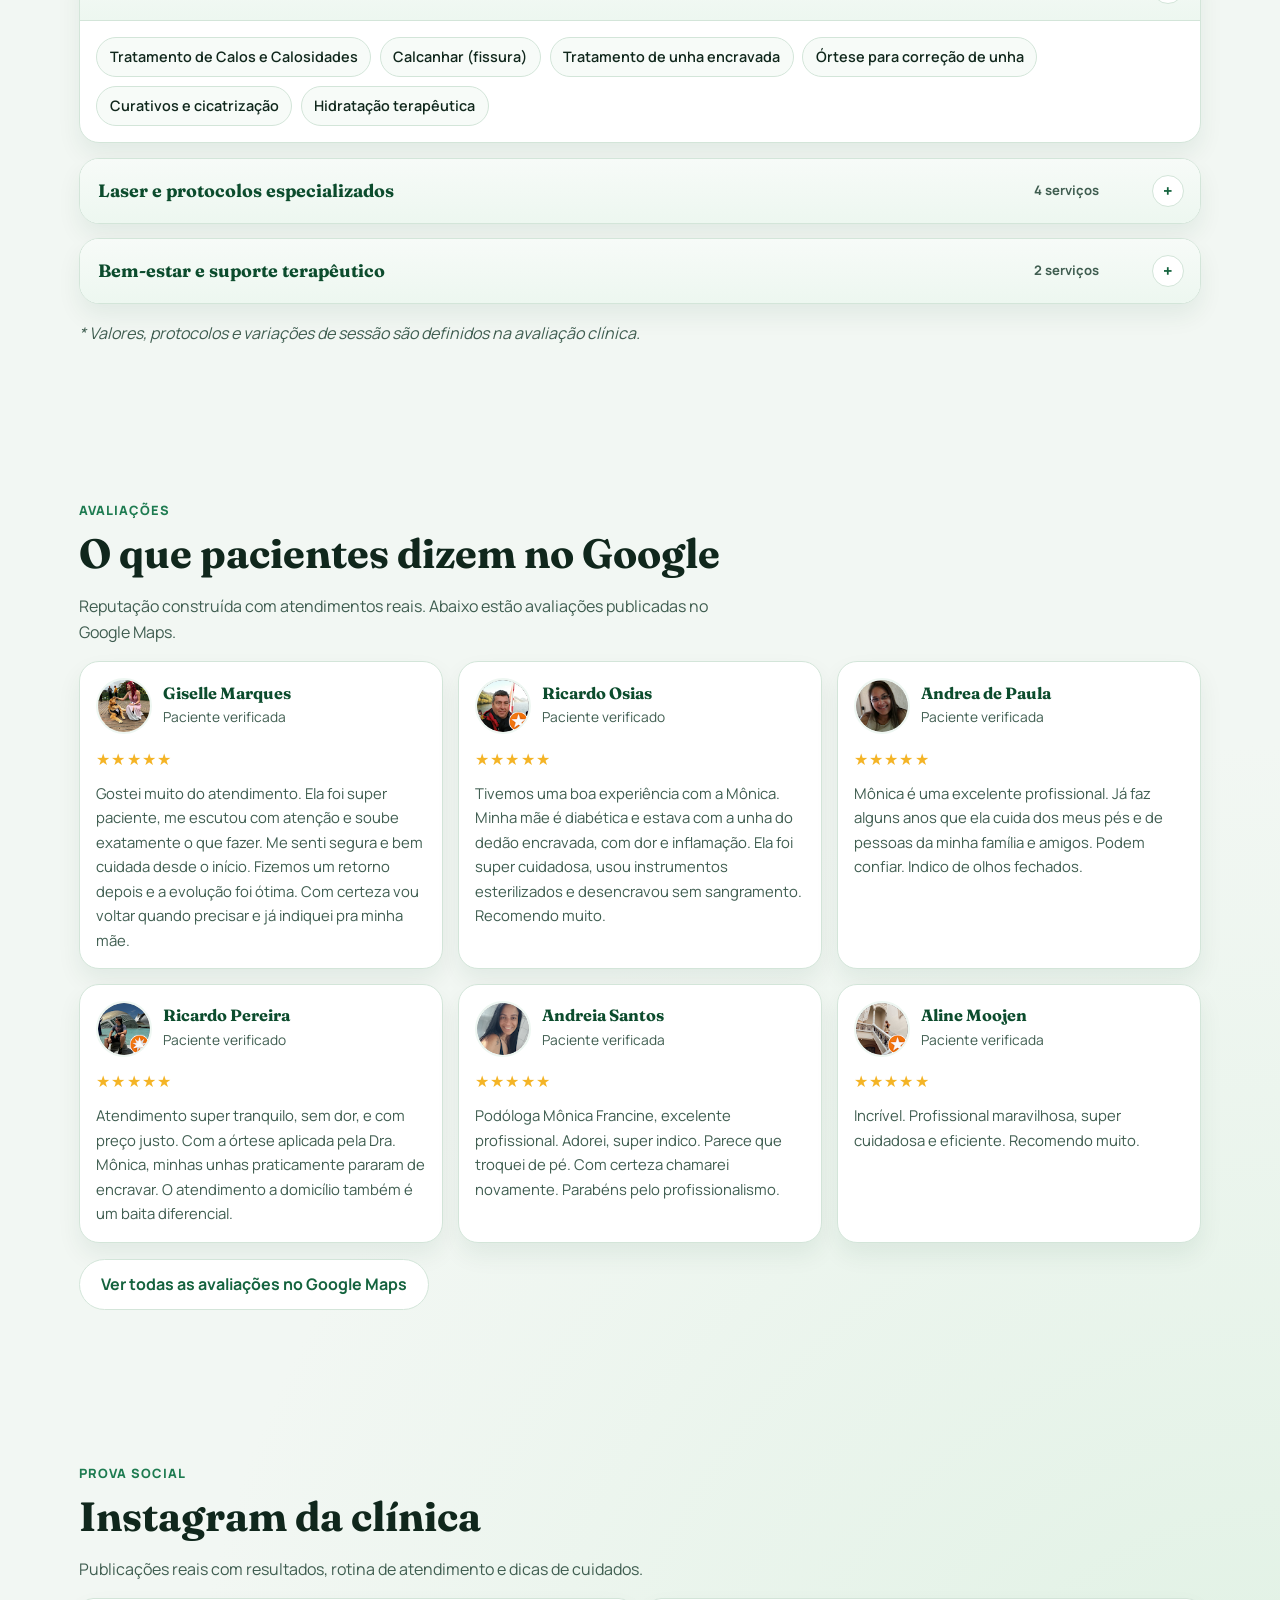
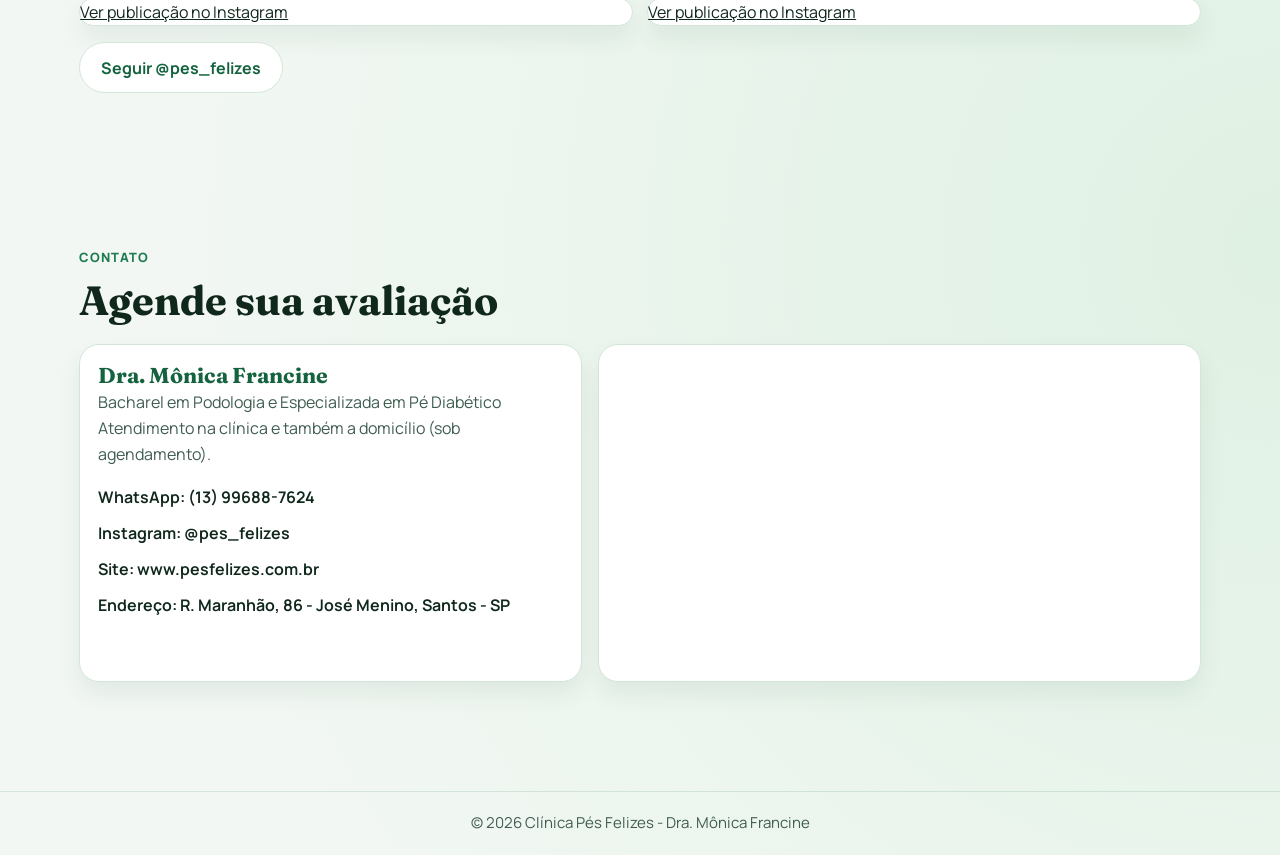
==== commit 4eca846e: "v5.1" ====
--- a/index.html
+++ b/index.html
@@ -104,7 +104,7 @@
         </div>
 
         <aside class="hero-card" aria-label="Imagem da clínica">
-          <img src="images/monica-podologa.png" alt="Dra. Mônica Francine na Clínica Pés Felizes" loading="lazy" />
+          <img class="hero-photo" src="images/monica-podologa.png" alt="Dra. Mônica Francine na Clínica Pés Felizes" loading="lazy" />
           <div class="hero-card-caption">
             <strong>Dra. Mônica Francine</strong>
             <span>Bacharel em Podologia</span>
--- a/css/style.css
+++ b/css/style.css
@@ -177,7 +177,7 @@
 }
 
 .hero-grid {
-  align-items: center;
+  align-items: stretch;
   display: grid;
   gap: 1.8rem;
   grid-template-columns: 1.1fr 0.9fr;
@@ -294,13 +294,23 @@
   border: 1px solid rgba(20, 99, 62, 0.12);
   border-radius: var(--radius-lg);
   box-shadow: var(--shadow-md);
+  display: flex;
+  flex-direction: column;
+  height: 100%;
   overflow: hidden;
 }
 
 .hero-card img {
   aspect-ratio: 4 / 3;
+  flex: 1;
+  min-height: 0;
   object-fit: cover;
   width: 100%;
+}
+
+.hero-card img.hero-photo {
+  aspect-ratio: 4 / 3;
+  object-position: 50% 61%;
 }
 
 .hero-card-caption {
@@ -810,6 +820,14 @@
   .split-card,
   .contact-grid {
     grid-template-columns: 1fr;
+  }
+
+  .hero-grid {
+    align-items: center;
+  }
+
+  .hero-card {
+    height: auto;
   }
 
   .trust-strip {
@@ -889,6 +907,10 @@
   .review-card {
     grid-column: span 1;
   }
+
+  .hero-card img.hero-photo {
+    object-position: 50% 57%;
+  }
 }
 
 @media (max-width: 700px) {
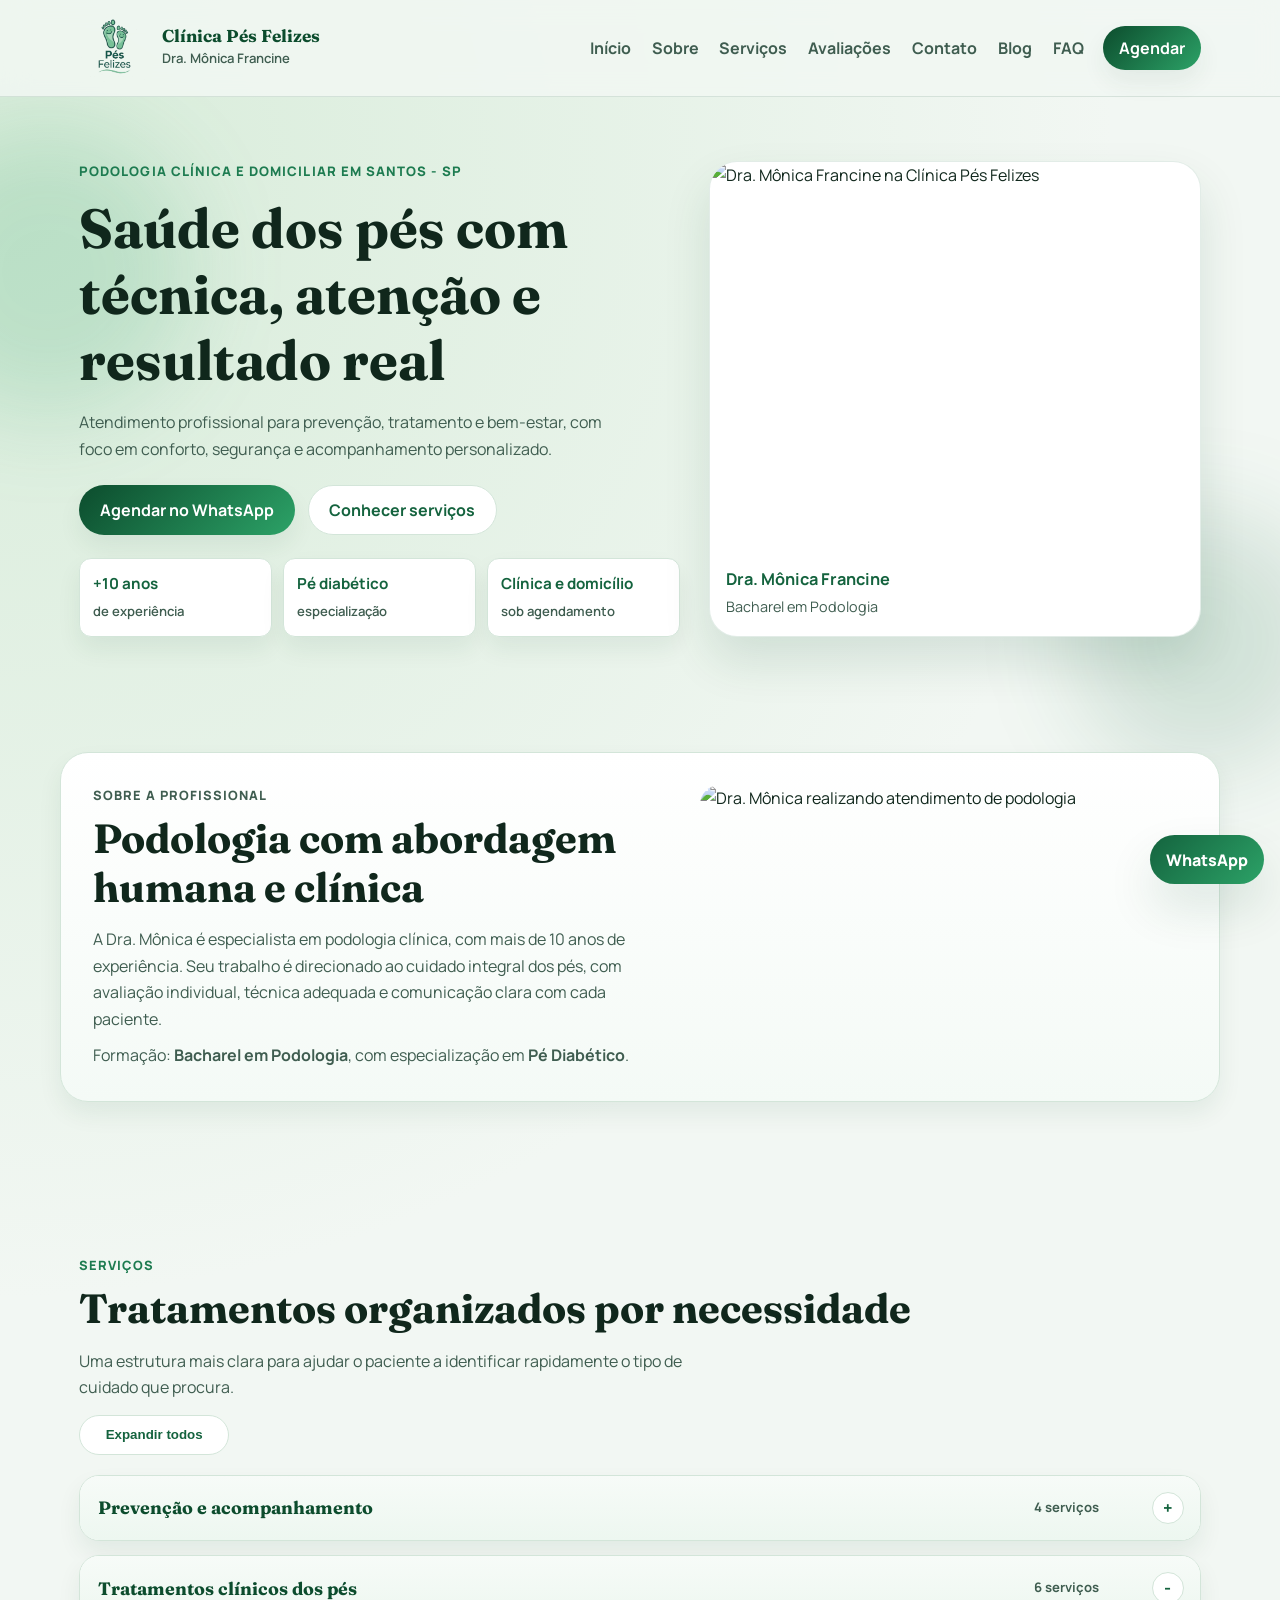
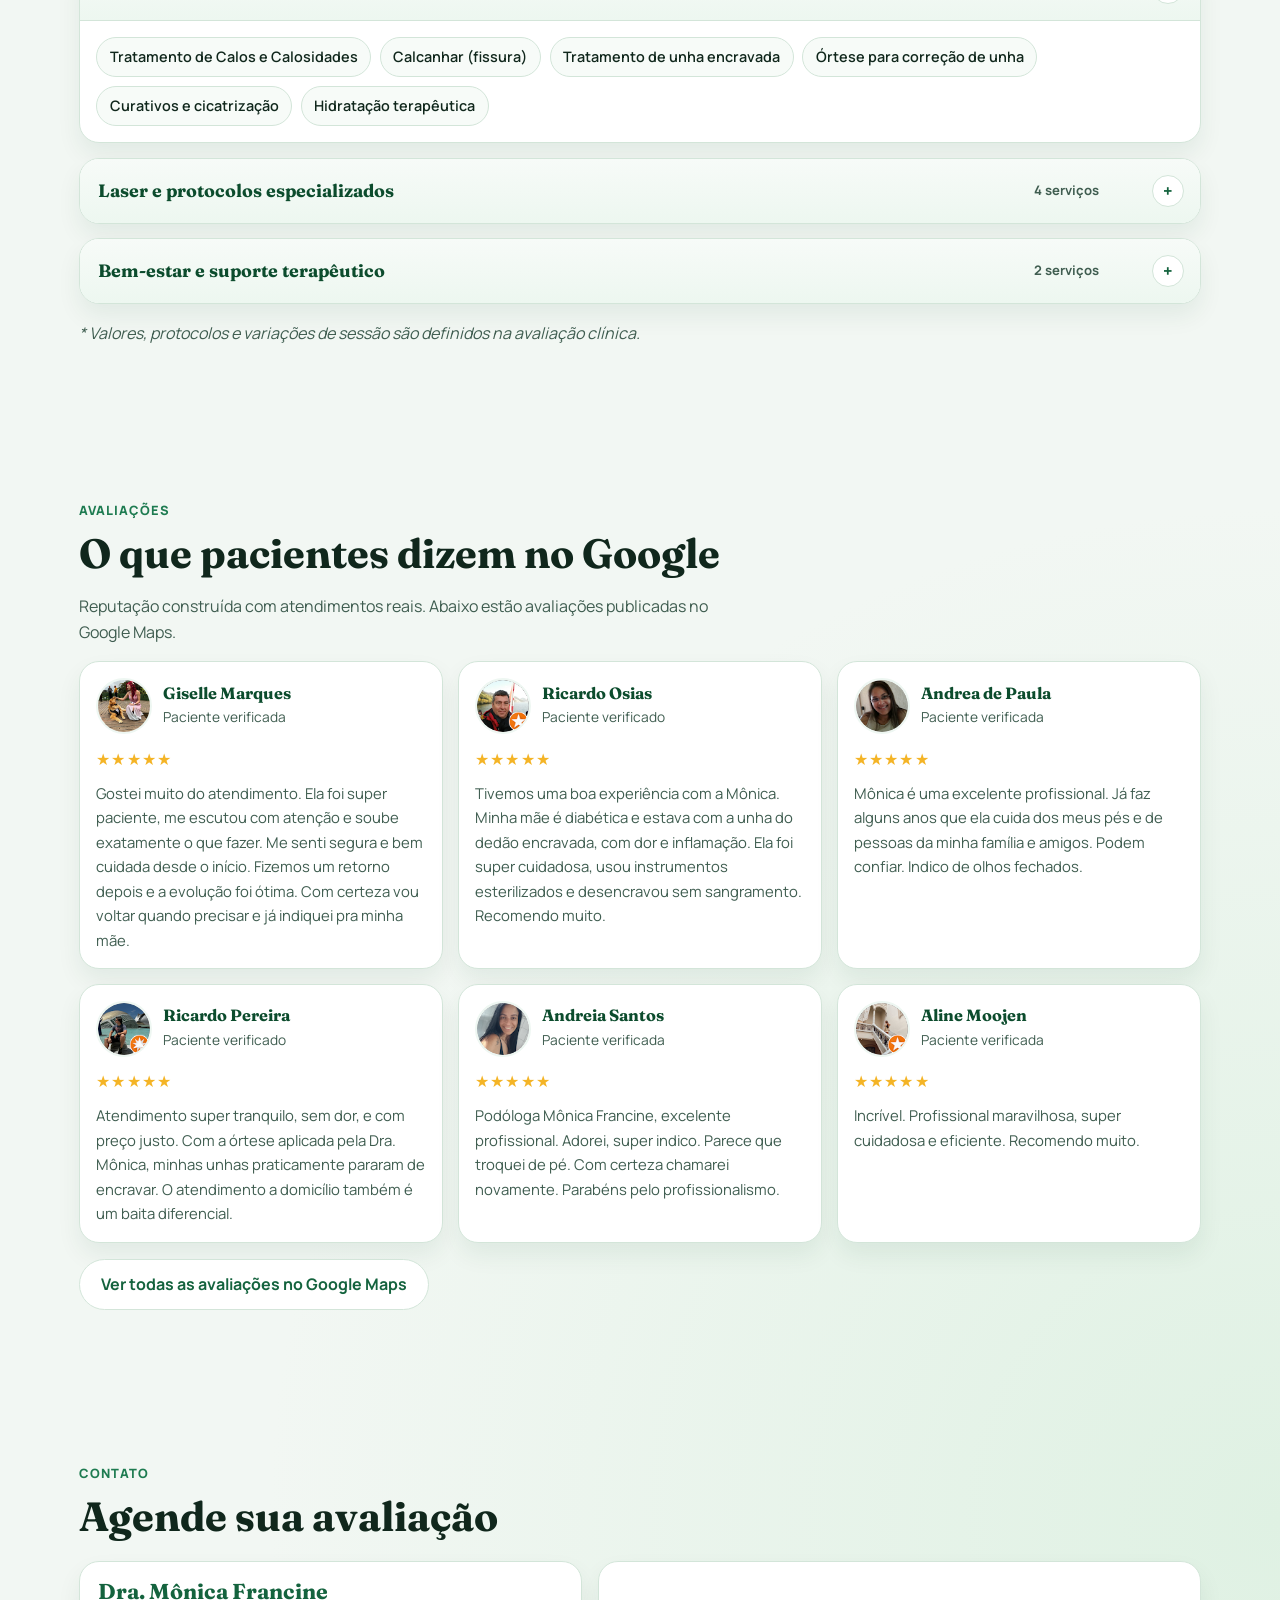
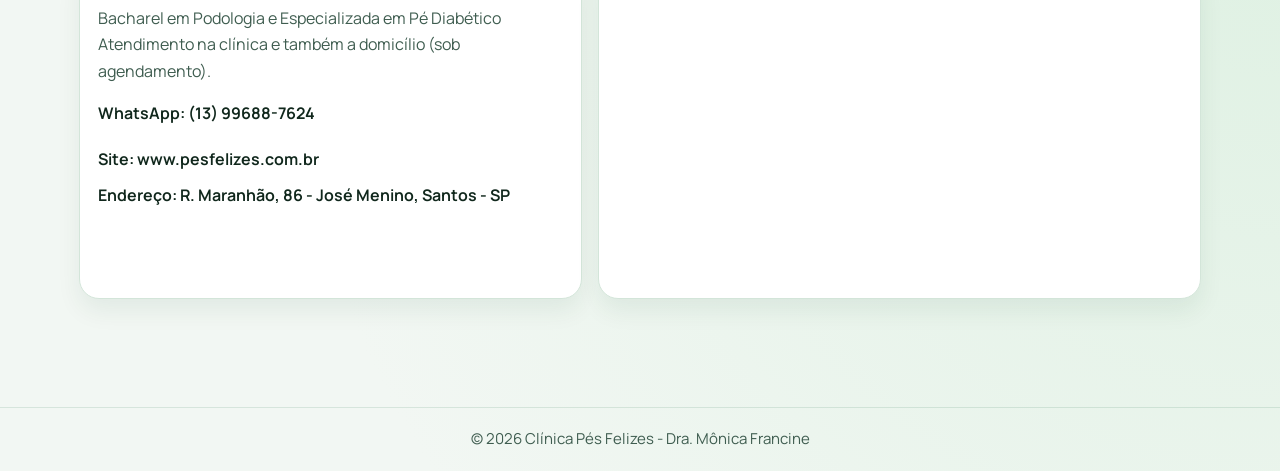
==== commit 6c12f3a6: "Hidding instagram" ====
--- a/index.html
+++ b/index.html
@@ -62,7 +62,6 @@
           <li><a href="#home">Início</a></li>
           <li><a href="#sobre">Sobre</a></li>
           <li><a href="#servicos">Serviços</a></li>
-          <li><a href="#instagram">Instagram</a></li>
           <li><a href="#avaliacoes">Avaliações</a></li>
           <li><a href="#contato">Contato</a></li>
           <li><a href="blog/index.html">Blog</a></li>
@@ -321,7 +320,7 @@
       </div>
     </section>
 
-    <section id="instagram" class="section reveal">
+    <section id="instagram" class="section reveal is-hidden" aria-hidden="true">
       <div class="container">
         <p class="section-kicker">Prova social</p>
         <h2>Instagram da clínica</h2>
@@ -358,7 +357,7 @@
                 <a href="https://wa.me/5513996887624?text=Ol%C3%A1%21%20Quero%20saber%20mais%20sobre%20os%20procedimentos%20da%20Cl%C3%ADnica%20P%C3%A9s%20Felizes%20e%20agendar%20uma%20avalia%C3%A7%C3%A3o." target="_blank" rel="noopener noreferrer" data-whatsapp-context="contato_whatsapp">WhatsApp: (13) 99688-7624</a>
               </li>
               <li>
-                <a href="https://instagram.com/pes_felizes" target="_blank" rel="noopener noreferrer">Instagram: @pes_felizes</a>
+                <a class="is-hidden" href="https://instagram.com/pes_felizes" target="_blank" rel="noopener noreferrer" aria-hidden="true" tabindex="-1">Instagram: @pes_felizes</a>
               </li>
               <li>
                 <a href="https://www.pesfelizes.com.br" target="_blank" rel="noopener noreferrer">Site: www.pesfelizes.com.br</a>
